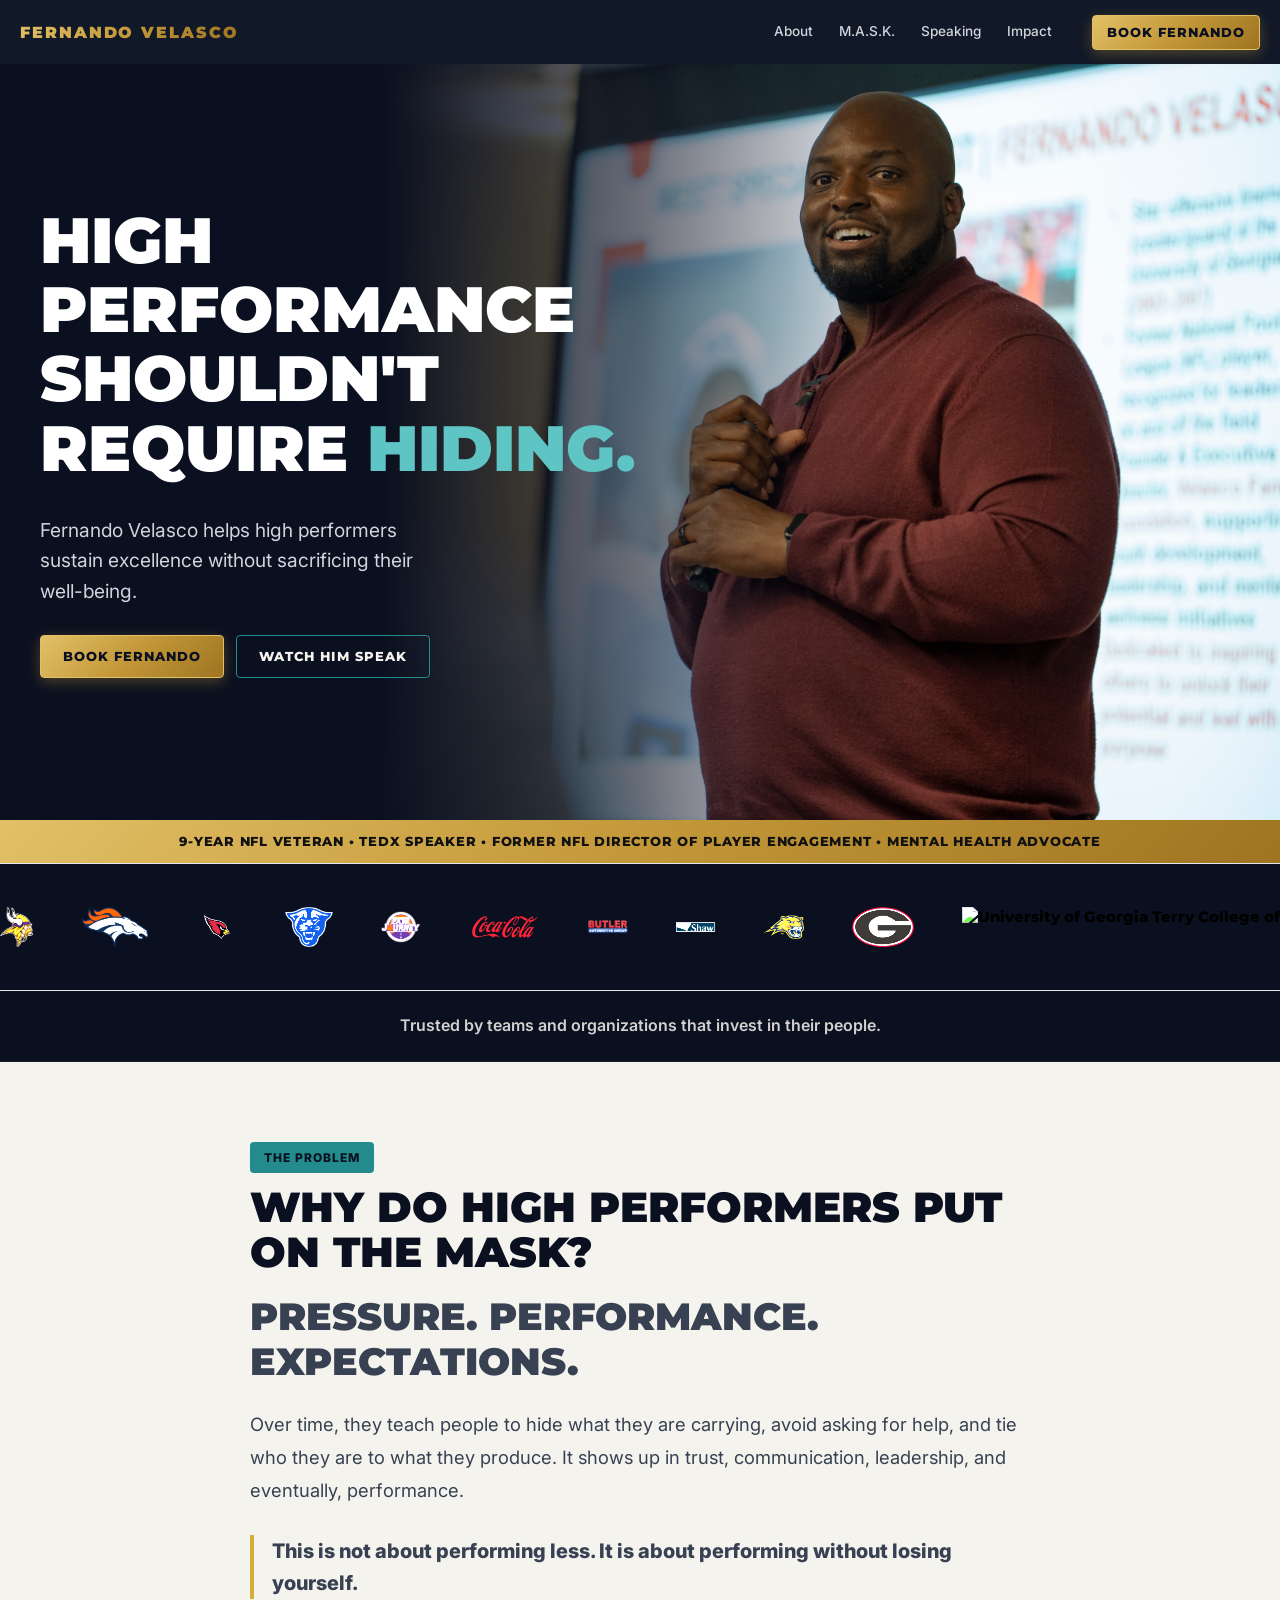
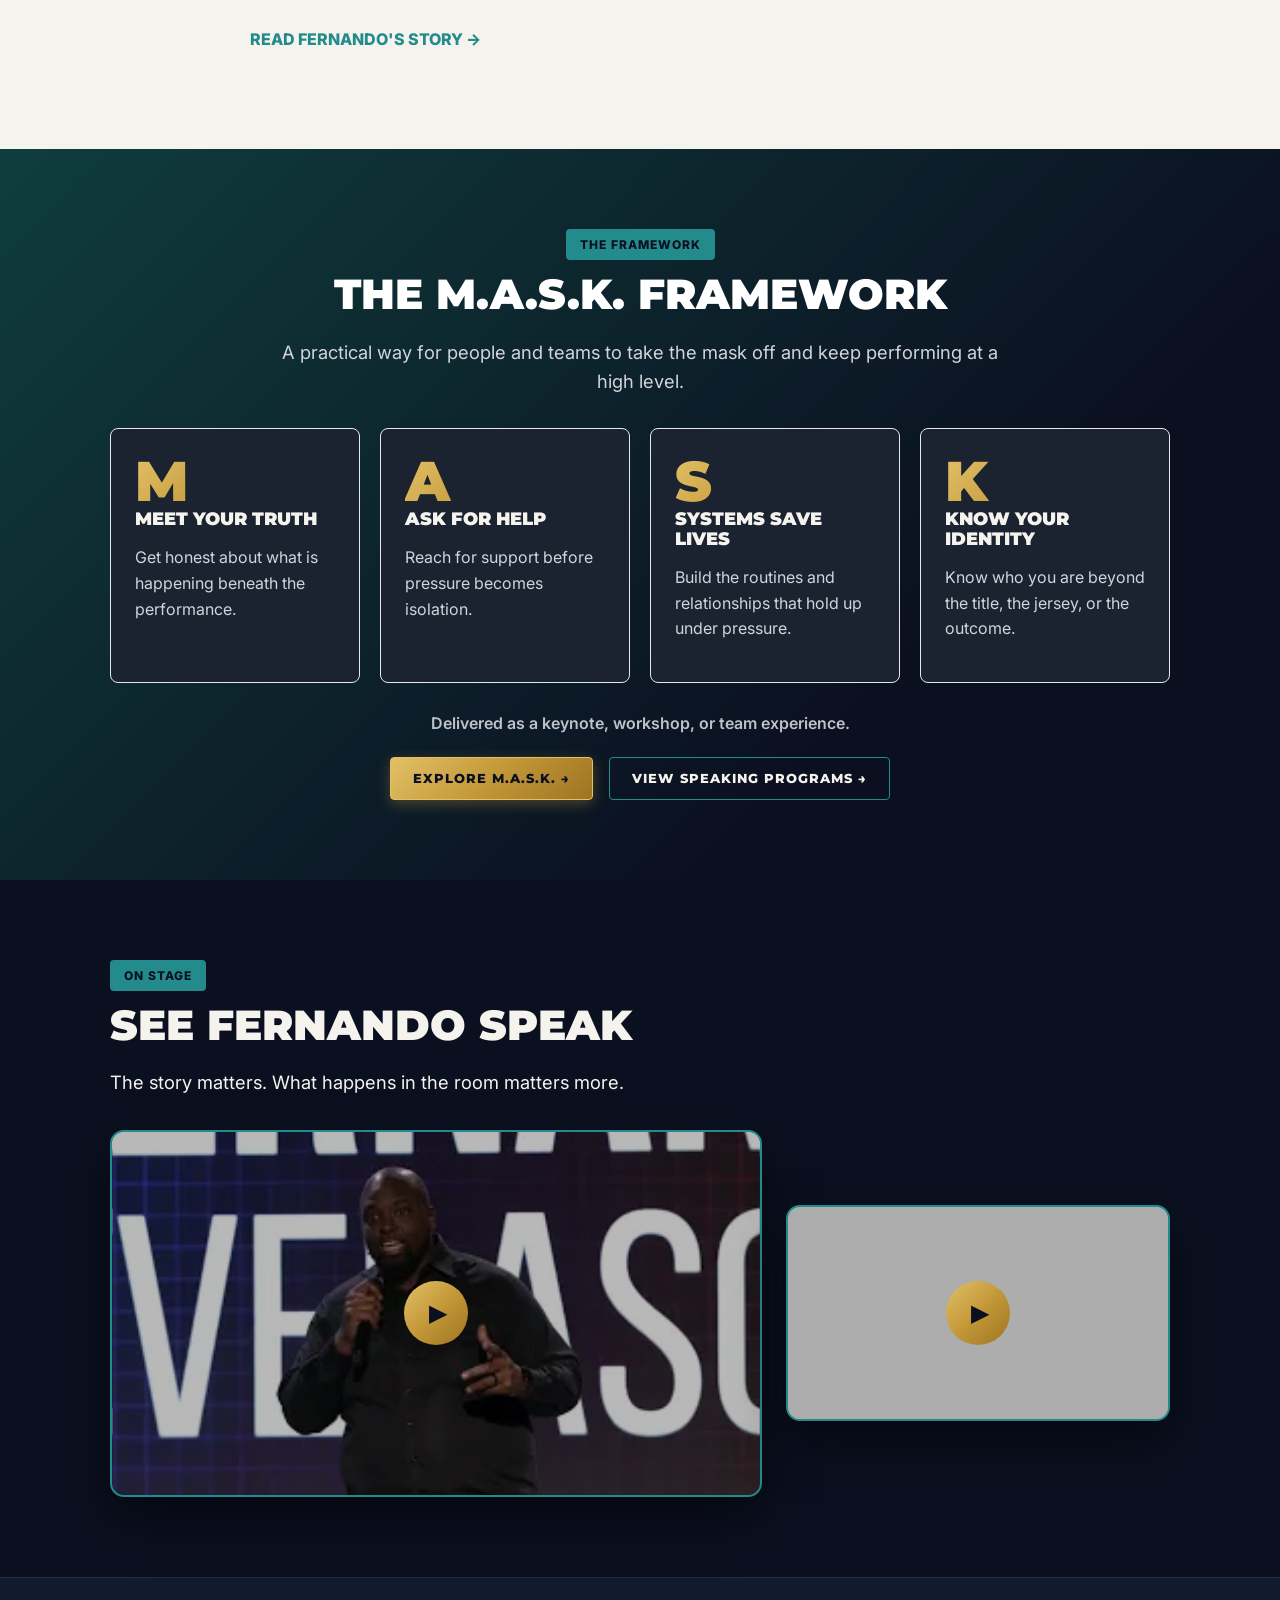
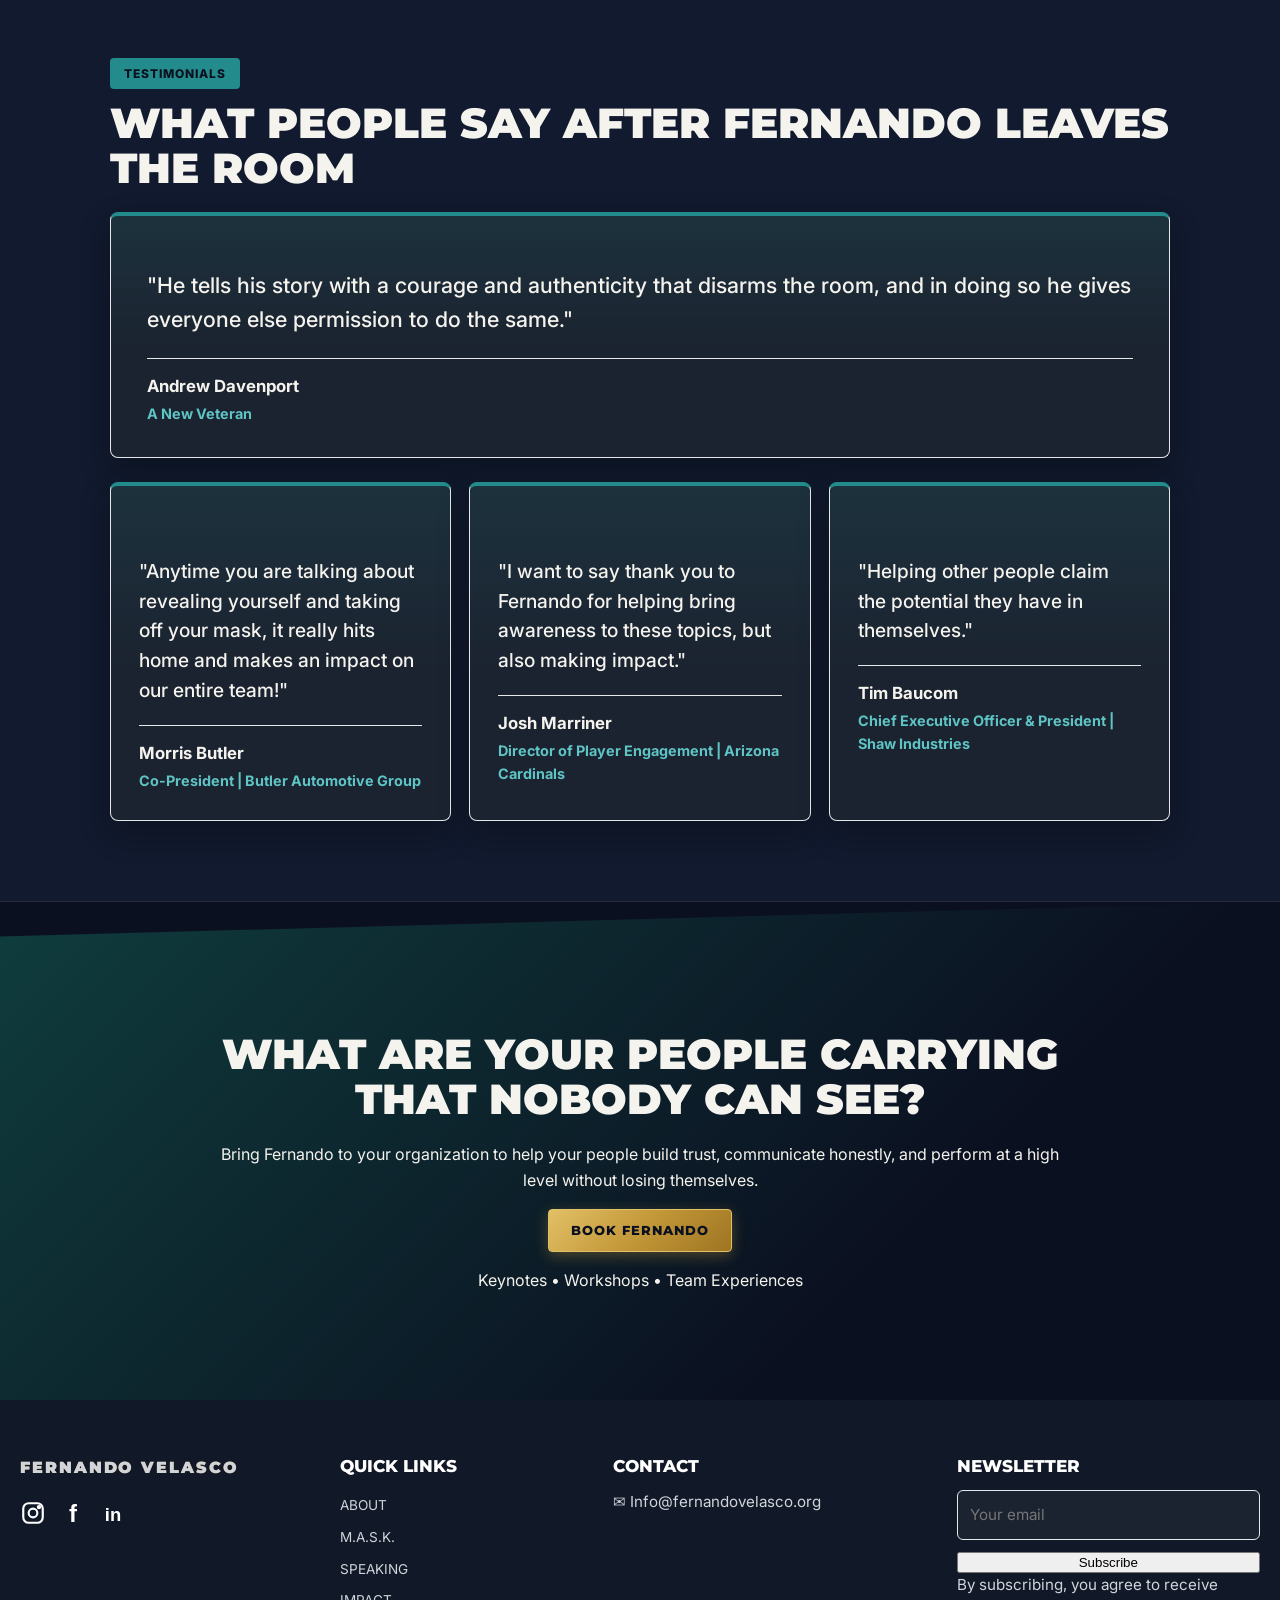
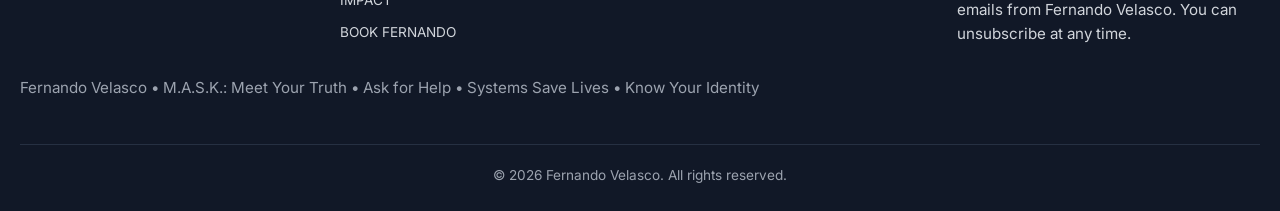
==== index.html @ 0752049e "getting webiste to be published" ====
<!DOCTYPE html>
<html lang="en">
<head>
<meta charset="utf-8">
<!-- viewport-fit=cover lets the page extend edge to edge on notched phones -->
<meta name="viewport" content="width=device-width, initial-scale=1, viewport-fit=cover">
<title>Fernando Velasco | Keynote Speaker</title>

<!-- Google Fonts: Inter for body text, Montserrat (heavy weights) for headings -->
<link rel="preconnect" href="https://fonts.googleapis.com">
<link href="https://fonts.googleapis.com/css2?family=Inter:wght@400;500;600&family=Montserrat:wght@800;900&display=swap" rel="stylesheet">
<link rel="stylesheet" href="styles.css">

<!-- Home page look: matches the About, M.A.S.K., Speaking, Impact and Book pages -->
<style>
  :root{--navy:#0B1020;--gold:#D4AF37;--gold-grad:linear-gradient(135deg,#E2C067 0%,#C39838 50%,#9E7422 100%);--gold-border:#E2C067;--teal:#238B8B;--teal-lt:#5EC4C4;--white:#F5F3EE;--card:#1B2330;--band:#111a2e}
  body{background:var(--navy);color:var(--white);font-family:'Inter',sans-serif;overflow-x:clip}
  h1,h2,h3{color:var(--white)}
  main .wrap{max-width:1100px}
  section.b{padding:80px 0}
  .alt{background:var(--band);border-block:1px solid rgba(255,255,255,.08)}
  .dark{background:linear-gradient(135deg,#0f3d3d,#0B1020 70%)}
  .light{background:var(--white);color:#1F2937}
  .light h2,.light h3{color:#0B1020}
  .light p{color:#374151}
  .pop{color:var(--teal-lt)}
  .badge-tag{display:inline-block;background:var(--teal);color:var(--navy);font-size:.75rem;font-weight:800;text-transform:uppercase;padding:6px 14px;border-radius:4px;letter-spacing:1px;margin-bottom:12px}
  .btn{background:var(--gold-grad);color:#0B1020;border:1px solid var(--gold-border);box-shadow:0 4px 14px rgba(195,152,56,.35);text-decoration:none}
  .btn.o{background:transparent;color:var(--white);border:1px solid var(--teal);box-shadow:none}
  .btn.o:hover{background:rgba(35,139,139,.15)}

  /* 1. HERO: full-bleed stage photo */
  .hero{min-height:84vh;display:flex;align-items:center;text-align:left;padding:90px 0;
    background:linear-gradient(90deg,#0B1020 0%,#0B1020 30%,rgba(11,16,32,.6) 50%,rgba(11,16,32,0) 72%),url('assets/images/fv-speaking-slide.jpg') right top/auto 100% no-repeat,#0B1020}
  .hero .wrap{width:100%;max-width:1240px}
  .hero h1{max-width:16ch;margin-inline:0;font-size:clamp(2.4rem,5vw,4.2rem)}
  .hero .wrap>p{margin-left:0;margin-right:0;max-width:34ch;font-size:1.2rem}
  .hero .cta{justify-content:flex-start}

  /* 2. credibility */
  .trusted{text-align:center;padding:22px 20px;font-weight:600;opacity:.85;border-bottom:1px solid rgba(255,255,255,.08)}

  /* 3. problem */
  .three{font:900 clamp(1.5rem,3.6vw,2.4rem)/1.15 Montserrat,sans-serif;text-transform:uppercase;color:var(--teal);margin:0 0 24px}
  .more{font-weight:800;color:var(--teal);text-decoration:none}

  /* 4. solution */
  .deliv{font-weight:600;opacity:.9;margin:28px 0 20px}
  .links{display:flex;gap:16px;justify-content:center;flex-wrap:wrap}

  /* 5. video */
  .video-grid{display:grid;grid-template-columns:1.7fr 1fr;gap:24px;align-items:center}
  .vid-wrap{position:relative;aspect-ratio:16/9;border-radius:14px;overflow:hidden;box-shadow:0 22px 50px rgba(0,0,0,.5);border:2px solid var(--teal);background:#000;display:grid;place-items:center;text-align:center;color:rgba(245,243,238,.7);font-weight:600}
  .vid-wrap iframe{position:absolute;inset:0;width:100%;height:100%;border:0}
  .play{width:64px;height:64px;border-radius:50%;background:var(--gold-grad);display:grid;place-items:center;margin:0 auto 12px;color:#0B1020;font-size:1.5rem;padding-left:4px}

  /* 6. testimonials 
  .quote{border-top:4px solid var(--teal);background:linear-gradient(180deg,rgba(35,139,139,.14),transparent 55%),var(--card)}
  .quote p{color:var(--white)}
  .quote .who{color:var(--teal-lt)}
  .quote .who strong{display:block;color:var(--white)}
  */

  /* 6. testimonials */
.testimonials-section {
  background-color: #ffffff;
}

.testimonials-section h2 {
  color: #0f172a; /* Dark text so the heading is readable on white */
}

/* Keep original dark card styling */
.quote {
  border-top: 4px solid var(--teal);
  background: linear-gradient(180deg, rgba(35, 139, 139, 0.14), transparent 55%), var(--card);
}

.quote p {
  color: var(--white);
}

.quote .who {
  color: var(--teal-lt);
}

.quote .who strong {
  display: block;
  color: var(--white);
}


  /* 7. book */
  .cta-band{background:linear-gradient(135deg,#0f3d3d,#0B1020 70%);clip-path:polygon(0 7%,100% 0,100% 100%,0 100%);padding:130px 0 90px}

  .card:hover{border-color:var(--teal)}

  #video .lead{margin-left:0;margin-right:0}
  .vthumb{position:relative;aspect-ratio:16/9;width:100%;padding:0;border:2px solid var(--teal);border-radius:14px;background-size:cover;background-position:center;cursor:pointer;display:grid;place-items:center;box-shadow:0 22px 50px rgba(0,0,0,.5);transition:transform .25s}
  .vthumb:hover{transform:scale(1.02)}
  .vthumb::before{content:"";position:absolute;inset:0;background:rgba(0,0,0,.28);border-radius:12px}
  .vthumb .play{position:relative;margin:0}
  .lightbox{position:fixed;inset:0;background:rgba(0,0,0,.9);display:none;align-items:center;justify-content:center;z-index:100;padding:20px}
  .lightbox.on{display:flex}
  .lb-box{width:min(1100px,100%);aspect-ratio:16/9}
  .lb-box iframe{width:100%;height:100%;border:0;border-radius:12px}
  .lb-x{position:absolute;top:14px;right:22px;background:none;border:0;color:#fff;font-size:2.6rem;cursor:pointer;line-height:1}


  @media(max-width:820px){
    .hero{text-align:center;background:linear-gradient(rgba(11,16,32,.82),rgba(11,16,32,.82)),url('assets/images/fv-speaking-slide.jpg') 80% 10%/cover no-repeat}
    .hero h1{margin-inline:auto}.hero .wrap>p{margin-left:auto;margin-right:auto}.hero .cta{justify-content:center}
    .video-grid{grid-template-columns:1fr}
  }

</style>
</head>
<body>

<!-- ============ HEADER / NAVIGATION (nav links are filled in by script.js) ============ -->
<header><div class="wrap">
<a class="logo" href="home.html">FERNANDO VELASCO</a>
<nav id="nav"><a href="about.html">About</a><a href="mask.html">M.A.S.K.</a><a href="speaking.html">Speaking</a><a href="impact.html">Impact</a></nav>
<div style="display:flex;gap:10px;align-items:center">
  <button class="btn sm" data-book>Book Fernando</button>
  <button class="menu" id="menu" aria-label="Menu">☰</button>
</div>
</div></header>

<main>

<!-- ============ 1. HERO ============ -->
<section class="hero"><div class="wrap">
  <h1>High performance shouldn't require <span class="pop">hiding.</span></h1>
  <p>Fernando Velasco helps high performers sustain excellence without sacrificing their well-being.</p>
  <div class="cta">
    <button class="btn" data-book>Book Fernando</button>
    <a class="btn o" href="#video">Watch Him Speak</a>
  </div>
</div></section>

<!-- ============ 2. CREDIBILITY ============ -->
<div class="strip">9-Year NFL Veteran • TEDx Speaker • Former NFL Director of Player Engagement • Mental Health Advocate</div>

<!-- Scrolling logo ticker. The set of items is repeated so the CSS animation can loop seamlessly. -->
<div class="ticker"><div>
  <!-- first half -->
  <!-- NFL organizations -->
  <img src="assets/logos/Minnesota_Vikings_logo.png" alt="Minnesota Vikings logo">
  <img src="assets/logos/Denver_Broncos_logo.png" alt="Denver Broncos logo">
  <img src="assets/logos/Arizona_Cardinals_logo.png" alt="Arizona Cardinals logo">
  <!-- Collegiate athletics -->
  <img src="assets/logos/Georgia_State_Athletics_logo.png" alt="Georgia State Football">
  <img src="assets/logos/P.A.W._Journey_logo.png" alt="P.A.W. Journey logo">
  <!-- Corporate teams -->
  <img src="assets/logos/Coca-Cola-logo.png" alt="CocaCola logo">
  <img src="assets/logos/Butler_Automotive.png" alt="Butler Automotive logo">
  <img src="assets/logos/Shaw_Industries_Inc_logo.png" alt="Shaw Industries, Inc. logo">
  <!-- Universities -->
  <img src="assets/logos/Averett_University.png" alt="Averett University logo">
  <img src="assets/logos/Georgia_Athletics_logo.png" alt="University of Georgia logo">
  <img src="assets/logos/Terry_logo.png" alt="University of Georgia Terry College of Business logo">
  <img src="assets/logos/University_of_Arkansas.png" alt="University of Arkansas logo">
  <img src="assets/logos/North_Carolina_State_University_logo.png" alt="NC State University logo">
  <img src="assets/logos/Penn_State_University.png" alt="Penn State University logo">
  <!-- Leadership organizations -->
  <img src="assets/logos/Bgcma_logo.png" alt="Boys & Girls Clubs of Metro Atlanta logo">
  <img src="assets/logos/BGCFC_logo.png" alt="Boys & Girls Club of Jefferson County logo">
  <img src="assets/logos/SMHF_logo.png" alt="Steve & Marjorie Harvey Foundation logo">
  <img src="assets/logos/Encouragement_Coaches_Clinic_logo.webp" alt="Encouragement Coaches Clinic logo">


  <!-- NFL organizations -->
  <img src="assets/logos/Minnesota_Vikings_logo.png" alt="Minnesota Vikings logo">
  <img src="assets/logos/Denver_Broncos_logo.png" alt="Denver Broncos logo">
  <img src="assets/logos/Arizona_Cardinals_logo.png" alt="Arizona Cardinals logo">
  <!-- Collegiate athletics -->
  <img src="assets/logos/Georgia_State_Athletics_logo.png" alt="Georgia State Football">
  <img src="assets/logos/P.A.W._Journey_logo.png" alt="P.A.W. Journey logo">
  <!-- Corporate teams -->
  <img src="assets/logos/Coca-Cola-logo.png" alt="CocaCola logo">
  <img src="assets/logos/Butler_Automotive.png" alt="Butler Automotive logo">
  <img src="assets/logos/Shaw_Industries_Inc_logo.png" alt="Shaw Industries, Inc. logo">
  <!-- Universities -->
  <img src="assets/logos/Averett_University.png" alt="Averett University logo">
  <img src="assets/logos/Georgia_Athletics_logo.png" alt="University of Georgia logo">
  <img src="assets/logos/Terry_logo.png" alt="University of Georgia Terry College of Business logo">
  <img src="assets/logos/University_of_Arkansas.png" alt="University of Arkansas logo">
  <img src="assets/logos/North_Carolina_State_University_logo.png" alt="NC State University logo">
  <img src="assets/logos/Penn_State_University.png" alt="Penn State University logo">
  <!-- Leadership organizations -->
  <img src="assets/logos/Bgcma_logo.png" alt="Boys & Girls Clubs of Metro Atlanta logo">
  <img src="assets/logos/BGCFC_logo.png" alt="Boys & Girls Club of Jefferson County logo">
  <img src="assets/logos/SMHF_logo.png" alt="Steve & Marjorie Harvey Foundation logo">
  <img src="assets/logos/Encouragement_Coaches_Clinic_logo.webp" alt="Encouragement Coaches Clinic logo">


  <!-- second half: exact copy of the first -->
  <!-- NFL organizations -->
  <img src="assets/logos/Minnesota_Vikings_logo.png" alt="Minnesota Vikings logo">
  <img src="assets/logos/Denver_Broncos_logo.png" alt="Denver Broncos logo">
  <img src="assets/logos/Arizona_Cardinals_logo.png" alt="Arizona Cardinals logo">
  <!-- Collegiate athletics -->
  <img src="assets/logos/Georgia_State_Athletics_logo.png" alt="Georgia State Football">
  <img src="assets/logos/P.A.W._Journey_logo.png" alt="P.A.W. Journey logo">
  <!-- Corporate teams -->
  <img src="assets/logos/Coca-Cola-logo.png" alt="CocaCola logo">
  <img src="assets/logos/Butler_Automotive.png" alt="Butler Automotive logo">
  <img src="assets/logos/Shaw_Industries_Inc_logo.png" alt="Shaw Industries, Inc. logo">
  <!-- Universities -->
  <img src="assets/logos/Averett_University.png" alt="Averett University logo">
  <img src="assets/logos/Georgia_Athletics_logo.png" alt="University of Georgia logo">
  <img src="assets/logos/Terry_logo.png" alt="University of Georgia Terry College of Business logo">
  <img src="assets/logos/University_of_Arkansas.png" alt="University of Arkansas logo">
  <img src="assets/logos/North_Carolina_State_University_logo.png" alt="NC State University logo">
  <img src="assets/logos/Penn_State_University.png" alt="Penn State University logo">
  <!-- Leadership organizations -->
  <img src="assets/logos/Bgcma_logo.png" alt="Boys & Girls Clubs of Metro Atlanta logo">
  <img src="assets/logos/BGCFC_logo.png" alt="Boys & Girls Club of Jefferson County logo">
  <img src="assets/logos/SMHF_logo.png" alt="Steve & Marjorie Harvey Foundation logo">
  <img src="assets/logos/Encouragement_Coaches_Clinic_logo.webp" alt="Encouragement Coaches Clinic logo">

  
  <!-- NFL organizations -->
  <img src="assets/logos/Minnesota_Vikings_logo.png" alt="Minnesota Vikings logo">
  <img src="assets/logos/Denver_Broncos_logo.png" alt="Denver Broncos logo">
  <img src="assets/logos/Arizona_Cardinals_logo.png" alt="Arizona Cardinals logo">
  <!-- Collegiate athletics -->
  <img src="assets/logos/Georgia_State_Athletics_logo.png" alt="Georgia State Football">
  <img src="assets/logos/P.A.W._Journey_logo.png" alt="P.A.W. Journey logo">
  <!-- Corporate teams -->
  <img src="assets/logos/Coca-Cola-logo.png" alt="CocaCola logo">
  <img class="lg" src="assets/logos/Butler_Automotive.png" alt="Butler Automotive logo">
  <img src="assets/logos/Shaw_Industries_Inc_logo.png" alt="Shaw Industries, Inc. logo">
  <!-- Universities -->
  <img src="assets/logos/Averett_University.png" alt="Averett University logo">
  <img src="assets/logos/Georgia_Athletics_logo.png" alt="University of Georgia logo">
  <img src="assets/logos/Terry_logo.png" alt="University of Georgia Terry College of Business logo">
  <img src="assets/logos/University_of_Arkansas.png" alt="University of Arkansas logo">
  <img src="assets/logos/North_Carolina_State_University_logo.png" alt="NC State University logo">
  <img src="assets/logos/Penn_State_University.png" alt="Penn State University logo">
  <!-- Leadership organizations -->
  <img src="assets/logos/Bgcma_logo.png" alt="Boys & Girls Clubs of Metro Atlanta logo">
  <img src="assets/logos/BGCFC_logo.png" alt="Boys & Girls Club of Jefferson County logo">
  <img src="assets/logos/SMHF_logo.png" alt="Steve & Marjorie Harvey Foundation logo">
  <img src="assets/logos/Encouragement_Coaches_Clinic_logo.webp" alt="Encouragement Coaches Clinic logo">


</div></div>
<div class="trusted">Trusted by teams and organizations that invest in their people.</div>

<!-- ============ 3. THE PROBLEM ============ -->
<section class="b light"><div class="wrap fade" style="max-width:820px">
  <span class="badge-tag">THE PROBLEM</span>
  <h2>Why do high performers put on the mask?</h2>
  <p class="three">Pressure. Performance. Expectations.</p>
  <p style="font-size:1.15rem;line-height:1.8">Over time, they teach people to hide what they are carrying, avoid asking for help, and tie who they are to what they produce. It shows up in trust, communication, leadership, and eventually, performance.</p>
  <p class="kt-callout">This is not about performing less. It is about performing without losing yourself.</p>
  <p><a class="more" href="about.html">READ FERNANDO'S STORY →</a></p>
</div></section>

<!-- ============ 4. THE SOLUTION ============ -->
<section class="b dark"><div class="wrap fade center">
  <span class="badge-tag">THE FRAMEWORK</span>
  <h2>The M.A.S.K. Framework</h2>
  <p class="lead">A practical way for people and teams to take the mask off and keep performing at a high level.</p>
  <div class="grid mask-grid">
    <div class="card"><div class="mask"><div class="l">M</div></div><h3>Meet Your Truth</h3><p>Get honest about what is happening beneath the performance.</p></div>
    <div class="card"><div class="mask"><div class="l">A</div></div><h3>Ask for Help</h3><p>Reach for support before pressure becomes isolation.</p></div>
    <div class="card"><div class="mask"><div class="l">S</div></div><h3>Systems Save Lives</h3><p>Build the routines and relationships that hold up under pressure.</p></div>
    <div class="card"><div class="mask"><div class="l">K</div></div><h3>Know Your Identity</h3><p>Know who you are beyond the title, the jersey, or the outcome.</p></div>
  </div>
  <p class="deliv">Delivered as a keynote, workshop, or team experience.</p>
  <div class="links">
    <a class="btn" href="mask.html">Explore M.A.S.K. →</a>
    <a class="btn o" href="speaking.html">View Speaking Programs →</a>
  </div>
</div></section>

<!-- ============ 5. VIDEO ============ -->
<section class="b" id="video"><div class="wrap fade">
  <span class="badge-tag">ON STAGE</span>
  <h2>See Fernando speak</h2>
  <p class="lead">The story matters. What happens in the room matters more.</p>
  <div class="video-grid">
    <button class="vthumb" data-video="https://player.vimeo.com/video/1233509967?autoplay=1&amp;badge=0&amp;autopause=0&amp;title=0&amp;byline=0&amp;portrait=0" style="background-image:url('assets/images/reel-thumbnail.jpg')" aria-label="Play speaking reel"><span class="play">▶</span></button>
    <button class="vthumb" data-video="https://www.youtube-nocookie.com/embed/-_8W27A81d4?autoplay=1&amp;rel=0" style="background-image:url('https://img.youtube.com/vi/-_8W27A81d4/hqdefault.jpg')" aria-label="Play TEDx talk"><span class="play">▶</span></button>
  </div>
</div></section>

<!-- ============ 6. TESTIMONIALS ============ -->
<section class="b alt"><div class="wrap fade">
  <span class="badge-tag">TESTIMONIALS</span>
  <h2>What people say after Fernando leaves the room</h2>
  <div class="card quote" style="margin-bottom:24px;padding:32px 36px">
    <p style="font-size:1.35rem;line-height:1.55">"He tells his story with a courage and authenticity that disarms the room, and in doing so he gives everyone else permission to do the same."</p>
    <span class="who"><strong>Andrew Davenport</strong>A New Veteran</span>
  </div>
  <div class="grid g3">
    <div class="card quote">
      <p>"Anytime you are talking about revealing yourself and taking off your mask, it really hits home and makes an impact on our entire team!"</p>
      <span class="who"><strong>Morris Butler</strong>Co-President | Butler Automotive Group</span>
    </div>
    <div class="card quote">
      <p>"I want to say thank you to Fernando for helping bring awareness to these topics, but also making impact."</p>
      <span class="who"><strong>Josh Marriner</strong>Director of Player Engagement | Arizona Cardinals</span>
    </div>
    <div class="card quote">
      <p>"Helping other people claim the potential they have in themselves."</p>
      <span class="who"><strong>Tim Baucom</strong>Chief Executive Officer &amp; President | Shaw Industries</span>
    </div>
  </div>
</div></section>

<!-- ============ 7. BOOK ============ -->
<section class="cta-band"><div class="wrap fade" style="text-align:center;max-width:900px">
  <h2>What are your people carrying that nobody can see?</h2>
  <p>Bring Fernando to your organization to help your people build trust, communicate honestly, and perform at a high level without losing themselves.</p>
  <button class="btn" data-book>Book Fernando</button>
  <p>Keynotes • Workshops • Team Experiences</p>
</div></section>
</main>

<!-- ============ FOOTER (also rebuilt from script.js so every page matches) ============ -->
<footer>
  <div class="wrap">
    <div class="foot-grid">
      <div>
        <a class="logo" href="home.html">FERNANDO VELASCO</a>
        <div class="social">
          <a href="https://www.instagram.com/kidfromwrens?stkn=MzF6Zmh2bGFzdXU0" target="_blank" rel="noopener noreferrer" aria-label="Instagram"><svg viewBox="0 0 24 24" fill="none" stroke="currentColor" stroke-width="2"><rect x="3" y="3" width="18" height="18" rx="5"/><circle cx="12" cy="12" r="4"/><circle cx="17.5" cy="6.5" r="1" fill="currentColor"/></svg></a>
          <a href="https://www.facebook.com/share/1AR26XKZns/?mibextid=wwXIfr" target="_blank" rel="noopener noreferrer" aria-label="Facebook"><svg viewBox="0 0 24 24"><text x="12" y="20" text-anchor="middle" font-size="22" font-weight="800" fill="currentColor" font-family="Arial,sans-serif">f</text></svg></a>
          <a href="https://www.linkedin.com/in/fernando-velasco-0063501b3?utm_source=share_via&utm_content=profile&utm_medium=member_ios" target="_blank" rel="noopener noreferrer" aria-label="LinkedIn"><svg viewBox="0 0 24 24"><text x="12" y="19" text-anchor="middle" font-size="17" font-weight="800" fill="currentColor" font-family="Arial,sans-serif">in</text></svg></a>
        </div>
      </div>
      <div>
        <h4>Quick Links</h4>
        <a href="about.html">About</a>
        <a href="mask.html">M.A.S.K.</a>
        <a href="speaking.html">Speaking</a>
        <a href="impact.html">Impact</a>
        <a href="book.html">Book Fernando</a>
      </div>
      <div>
        <h4>Contact</h4>
        <p>&#9993; <a href="mailto:Info@fernandovelasco.org">Info@fernandovelasco.org</a></p>
      </div>
      <div>
        <h4>Newsletter</h4>
        <form class="news" id="newsletter">
          <input type="email" required placeholder="Your email" aria-label="Email address">
          <button type="submit">Subscribe</button>
        </form>
        <p class="news-note">By subscribing, you agree to receive emails from Fernando Velasco. You can unsubscribe at any time.</p>
      </div>
    </div>
    <p class="foot-line">Fernando Velasco • M.A.S.K.: Meet Your Truth • Ask for Help • Systems Save Lives • Know Your Identity</p>
    <p class="foot-copy">&copy; 2026 Fernando Velasco. All rights reserved.</p>
  </div>
</footer>

<div class="lightbox" id="lb"><button class="lb-x" aria-label="Close">×</button><div class="lb-box"></div></div>



<script src="script.js"></script>

<script>
const lb=document.getElementById('lb'),box=lb.querySelector('.lb-box');
document.querySelectorAll('[data-video]').forEach(b=>b.addEventListener('click',()=>{
  box.innerHTML='<iframe src="'+b.dataset.video+'" allow="autoplay; fullscreen; picture-in-picture; encrypted-media" allowfullscreen title="Video player"></iframe>';
  lb.classList.add('on');
}));
const closeLb=()=>{lb.classList.remove('on');box.innerHTML=''};
lb.addEventListener('click',e=>{if(e.target===lb||e.target.classList.contains('lb-x'))closeLb()});
document.addEventListener('keydown',e=>{if(e.key==='Escape')closeLb()});
</script>

</body>
</html>
---- styles.css ----
/* ============ THEME VARIABLES ============ */
/* Colors are defined once here as CSS variables and reused everywhere.
   --gold-grad is the metallic gold gradient used on the logo, buttons, and strip. */
:root{--ink:#111827;--bg:#fff;--alt:#F8FAFC;--text:#1F2937;--head:#000;--gold:#C9A24B;--gold-grad:linear-gradient(135deg,#9A6A22 0%,#C9A24B 28%,#E2D585 50%,#C9A24B 72%,#8F5F1E 100%);--line:#e5e7eb;--card:#fff;--dark:#111827;
/* Safe-area padding keeps content clear of phone notches and system bars */
box-sizing:border-box;padding-top:env(safe-area-inset-top,0px);padding-bottom:env(safe-area-inset-bottom,0px)}

/* Dark mode: follows the visitor's system setting unless data-theme="light" is set on <html> */
@media(prefers-color-scheme:dark){:root:not([data-theme="light"]){--bg:#0b1020;--alt:#111827;--text:#d1d5db;--head:#fff;--line:#263042;--card:#161e2e;--dark:#05080f}}
/* Dark mode forced on manually with data-theme="dark" */
:root[data-theme="dark"]{--bg:#0b1020;--alt:#111827;--text:#d1d5db;--head:#fff;--line:#263042;--card:#161e2e;--dark:#05080f}

/* ============ BASE / RESET ============ */
html{height:100%;scroll-padding-top:env(safe-area-inset-top,0px);scroll-behavior:smooth}
*{box-sizing:border-box}
body{margin:0;background:var(--bg);color:var(--text);font:16px/1.6 Inter,system-ui,sans-serif}

/* ============ TYPOGRAPHY ============ */
/* Headings: heavy, uppercase Montserrat. clamp() scales sizes between mobile and desktop */
h1,h2,h3{font-family:Montserrat,Inter,sans-serif;font-weight:900;color:var(--head);line-height:1.08;text-transform:uppercase;margin:0 0 .5em}
h1{font-size:clamp(2.2rem,7vw,4.6rem)}h2{font-size:clamp(1.6rem,4vw,2.6rem)}h3{font-size:1.15rem}
a{color:inherit}

/* ============ LAYOUT ============ */
/* .wrap centers content and caps its width; section.b is the standard page section */
.wrap{max-width:1100px;margin:0 auto;padding:0 20px}
section.b{padding:72px 0}.alt{background:var(--alt)}

/* ============ HEADER & NAVIGATION ============ */
/* Sticky dark header that stays at the top while scrolling */
header{position:sticky;top:env(safe-area-inset-top,0px);z-index:20;background:var(--ink);color:#fff}
header .wrap{display:flex;align-items:center;justify-content:space-between;gap:12px;height:64px}
/* Logo text is filled with the gold gradient (transparent text over a clipped background) */
.logo{font:900 1rem Montserrat,sans-serif;letter-spacing:.12em;text-decoration:none;background:var(--gold-grad);-webkit-background-clip:text;background-clip:text;color:transparent}
nav{display:flex;gap:18px}nav a{color:#d1d5db;text-decoration:none;font-size:.85rem;font-weight:500}nav a.on,nav a:hover{color:var(--gold)}
/* Mobile (820px and below): hide the nav, show the hamburger; .open drops the nav down as a column */
@media(max-width:820px){nav{display:none}nav.open{display:flex;position:absolute;top:64px;left:0;right:0;background:var(--ink);flex-direction:column;padding:16px 20px}.menu{display:block!important}}
/* Hamburger button: hidden on desktop */
.menu{display:none;background:none;border:1px solid #374151;color:#fff;border-radius:6px;padding:6px 10px}

/* ============ BUTTONS ============ */
/* .btn = gold gradient button, .o = outline variant, .sm = smaller size */
.btn{display:inline-block;background:var(--gold-grad);color:#111;border:2px solid #E2D585;font:800 .8rem Montserrat,sans-serif;letter-spacing:.08em;text-transform:uppercase;padding:13px 22px;border-radius:4px;cursor:pointer;text-decoration:none}
.btn:hover{filter:brightness(1.1)}.btn.o{background:none;color:#fff}.btn.sm{padding:9px 14px}

/* ============ HERO ============ */
.hero{background:linear-gradient(135deg,#0b1020,#111827 55%,#3a2a0a);color:#fff;padding:96px 0 80px}
.hero h1{color:#fff;max-width:14ch}.hero p{max-width:60ch;font-size:1.15rem;color:#d1d5db}
/* Row of call-to-action buttons that wraps on small screens */
.cta{display:flex;flex-wrap:wrap;gap:12px;margin-top:28px}

/* ============ CREDIBILITY STRIP ============ */
.strip{background:var(--gold-grad);color:#111;font:800 .8rem Montserrat,sans-serif;letter-spacing:.06em;text-align:center;padding:14px 20px;text-transform:uppercase}

/* ============ LOGO TICKER ============ */
/* The inner div is twice the width of one set of logos and slides left by 50%,
   then loops, so the repeated items make the scroll look endless */
.ticker{overflow:hidden;border-block:1px solid var(--line);padding:18px 0}
.ticker div{display:flex;gap:48px;width:max-content;animation:tk 30s linear infinite;font:800 .95rem Montserrat;opacity:.5;color:var(--head)}
@keyframes tk{to{transform:translateX(-50%)}}

/* ============ QUOTE ============ */
blockquote{font-size:clamp(1.2rem,2.6vw,1.7rem);border-left:5px solid var(--gold);margin:0;padding:6px 0 6px 22px;color:var(--head);font-weight:500}

/* ============ GRIDS & CARDS ============ */
/* auto-fit grids: columns wrap automatically based on available width (.g4 = narrower columns, .g3 = wider) */
.grid{display:grid;gap:18px}.g4{grid-template-columns:repeat(auto-fit,minmax(220px,1fr))}.g3{grid-template-columns:repeat(auto-fit,minmax(260px,1fr))}
.card{background:var(--card);border:1px solid var(--line);border-radius:8px;padding:24px}

/* ============ M.A.S.K. CARDS ============ */
/* Clickable cards: hover or .open lifts the card and highlights the border */
.mask{cursor:pointer;transition:.25s;position:relative;overflow:hidden}
.mask:hover,.mask.open{transform:translateY(-4px);border-color:var(--gold)}
/* Big gold letter (M, A, S, K) */
.mask .l{font:900 3.5rem Montserrat;background:var(--gold-grad);-webkit-background-clip:text;background-clip:text;color:transparent;line-height:1}
/* Description is collapsed by default and expands when the card is .open */
.mask .d{max-height:0;overflow:hidden;transition:max-height .35s}.mask.open .d{max-height:240px}

/* ============ CHECKMARK LISTS ============ */
ul.chk{padding:0;list-style:none}ul.chk li{padding:6px 0 6px 28px;position:relative}ul.chk li:before{content:"✓";position:absolute;left:0;color:var(--gold);font-weight:800}

/* ============ DARK SECTIONS ============ */
.dark{background:var(--dark);color:#d1d5db}.dark h2{color:#fff}

/* ============ VIDEO PLACEHOLDER ============ */
/* 16:9 box with a dark radial gradient; stands in until a real video is embedded */
.vid{aspect-ratio:16/9;background:#000 radial-gradient(circle,#3a2a0a,#05080f);border-radius:10px;display:grid;place-items:center;cursor:pointer;color:#fff;border:0;width:100%;font:800 1rem Montserrat}

/* ============ TESTIMONIAL CAROUSEL ============ */
/* Only the slide with .on is visible; the dots below mark which one is active */
.car{position:relative;min-height:170px}.car .t{display:none;font-size:1.25rem;color:var(--head)}.car .t.on{display:block}
.dots button{width:10px;height:10px;border-radius:50%;border:0;background:var(--line);margin-right:8px;cursor:pointer}.dots .on{background:var(--gold)}

/* ============ SCROLL FADE-IN ============ */
/* Elements start hidden and shifted down; adding .in (via script) fades them into place */
.fade{opacity:0;transform:translateY(22px);transition:.7s}.fade.in{opacity:1;transform:none}

/* ============ FORMS ============ */
/* .r = a row of fields that wraps to fit the width */
form{display:grid;gap:12px}form .r{display:grid;gap:12px;grid-template-columns:repeat(auto-fit,minmax(200px,1fr))}
input,select,textarea{width:100%;padding:12px;border:1px solid var(--line);border-radius:6px;font:inherit;background:var(--card);color:var(--text)}
label{font-size:.8rem;font-weight:600;display:block;margin-bottom:4px}

/* ============ MODALS ============ */
/* Full-screen dark overlay; hidden until .on is added, then centered with flexbox */
.modal{position:fixed;inset:0;background:rgba(0,0,0,.75);display:none;align-items:center;justify-content:center;z-index:50;padding:16px}.modal.on{display:flex}
.modal .box{background:var(--bg);border-radius:10px;max-width:640px;width:100%;max-height:92%;overflow:auto;padding:28px;position:relative}
/* Close (×) button in the top-right corner of the modal */
.x{position:absolute;right:12px;top:8px;background:none;border:0;font-size:1.8rem;color:var(--text);cursor:pointer}

/* ============ FOOTER & MISC ============ */
footer{background:var(--ink);color:#9ca3af;padding:36px 0;text-align:center;font-size:.85rem}
.note{font-size:.8rem;opacity:.7}

/* ============ ACCESSIBILITY ============ */
/* Turn off the fade-in and ticker animations for visitors who prefer reduced motion */
@media(prefers-reduced-motion:reduce){.fade{transition:none}.ticker div{animation:none}}

.lead{max-width:62ch;font-size:1.15rem;margin-bottom:32px}
.g2{grid-template-columns:repeat(auto-fit,minmax(min(100%,420px),1fr))}
.card:hover{border-color:var(--gold)}

.kt-sub{font-family:Montserrat,sans-serif;font-weight:800;font-size:clamp(1.2rem,3vw,1.9rem);line-height:1.2;color:var(--gold);margin:0 0 24px}
.kt-sub.white{color:#fff;margin-top:36px}
.kt-callout{font-weight:800;color:#fff;font-size:1.25rem;border-left:4px solid var(--gold);padding-left:18px;margin:28px 0}


.ticker{background:transparent;border-color:#e5e7eb}
.ticker div{opacity:1;align-items:center}
.ticker span{opacity:.5;color:#111827}
.ticker img{height:40px;width:auto;opacity:1;filter:brightness(1.4)}
.ticker img.lg{height:90px}

footer{text-align:left;padding:56px 0 24px;font-size:.95rem}
.foot-grid{display:grid;gap:40px;grid-template-columns:1.2fr 1fr 1.3fr 1.3fr}
@media(max-width:820px){.foot-grid{grid-template-columns:1fr 1fr}}
@media(max-width:520px){.foot-grid{grid-template-columns:1fr}}
.foot-grid h4{font:800 1.05rem Montserrat,sans-serif;color:#fff;text-transform:uppercase;margin:0 0 14px}
.foot-grid a{color:#d1d5db;text-decoration:none}
.foot-grid > div > a:not(.logo){display:block;padding:5px 0;text-transform:uppercase;font-size:.85rem}
.foot-grid a:hover{color:var(--gold)}
.foot-grid p{margin:0 0 14px;color:#d1d5db}
.foot-logo{max-width:220px;height:auto}
.social{display:flex;gap:14px;margin-top:20px}
.social a{width:26px;height:26px;color:#fff}
.social svg{width:100%;height:100%}
.foot-copy{text-align:center;margin:44px 0 0;padding-top:20px;border-top:1px solid #263042;color:#9ca3af;font-size:.85rem}

.quote{
  position:relative;
  padding:52px 28px 28px;
  border-top:4px solid var(--gold);
  background:linear-gradient(180deg,rgba(201,162,75,.10),transparent 55%),var(--card);
  box-shadow:0 12px 30px rgba(0,0,0,.28);
  transition:transform .25s,box-shadow .25s;
}
.quote:hover{transform:translateY(-5px);box-shadow:0 18px 38px rgba(0,0,0,.4)}
.quote::before{
  font:900 5rem/1 Montserrat,sans-serif;
  background:var(--gold-grad);-webkit-background-clip:text;background-clip:text;color:transparent;
}
.quote p{font-size:1.2rem;line-height:1.55;font-weight:500;color:var(--head)}
.quote .who{
  display:block;border-top:1px solid var(--line);padding-top:14px;
  font-size:.9rem;font-weight:700;color:var(--gold);
}

.quote .who strong{display:block;font-size:1.05rem;color:var(--head);margin-bottom:2px}

/* wider, centered layout */
.wrap{max-width:1280px}
section .wrap>p{margin-left:auto;margin-right:auto}
/*section .wrap>p{max-width:75ch}*/

/* centered hero */
.hero{text-align:center;padding:120px 0 100px;
  background:radial-gradient(ellipse at 50% 120%,#3a2a0a,transparent 62%),linear-gradient(180deg,#0b1020,#111827)}
.hero h1{max-width:18ch;margin-inline:auto}
.hero p{margin-inline:auto}
.hero .cta{justify-content:center}

/* centered section helper + 4-across M.A.S.K. grid */
.center{text-align:center}
.center>p,.center .lead{margin-inline:auto}
.mask-grid{display:grid;gap:20px;grid-template-columns:repeat(4,1fr);text-align:left}
@media(max-width:900px){.mask-grid{grid-template-columns:repeat(2,1fr)}}
@media(max-width:560px){.mask-grid{grid-template-columns:1fr}}

/* new pull-quote style (replaces the gold-bar blockquote) */
blockquote{position:relative;border:0;margin:48px auto;padding:0 20px;max-width:900px;text-align:center;
  font:800 clamp(1.5rem,3.4vw,2.6rem)/1.2 Montserrat,sans-serif;
  background:var(--gold-grad);-webkit-background-clip:text;background-clip:text;color:transparent}
blockquote::before,blockquote::after{content:"";display:block;width:80px;height:3px;background:var(--gold-grad);margin:0 auto}
blockquote::before{margin-bottom:26px}
blockquote::after{margin-top:26px}

/* Fernando quote: white text, keeps the gold lines */
blockquote.q-white{background:none;-webkit-background-clip:border-box;background-clip:border-box;color:#fff}

/* "Not how to stop performing" quote: plain white, Alex Brush script */
blockquote.q-banner{
  background:none;-webkit-background-clip:border-box;background-clip:border-box;
  color:#fff;font-family:'Alex Brush',cursive;font-weight:400;
  text-transform:none;letter-spacing:.01em;line-height:1.25;
  font-size:clamp(2.2rem,5.5vw,4rem);
  max-width:900px;padding:0 20px;border-radius:0;box-shadow:none;
}
blockquote.q-banner::before,blockquote.q-banner::after{display:none}

.split{display:grid;grid-template-columns:5fr 6fr;gap:56px;align-items:center}
.split.rev{grid-template-columns:6fr 5fr}
.split.rev .photo{order:2}
.photo{margin:0;position:relative;isolation:isolate}
.photo img{width:100%;height:auto;display:block;border-radius:14px;box-shadow:0 18px 40px rgba(0,0,0,.35)}
.photo::after{content:"";position:absolute;inset:16px -16px -16px 16px;border:2px solid var(--gold);border-radius:14px;z-index:-1}
.photo-row{display:grid;gap:14px;grid-template-columns:repeat(3,1fr)}
.photo-row img{width:100%;aspect-ratio:4/5;object-fit:cover;border-radius:12px;display:block}
@media(max-width:820px){.split,.split.rev{grid-template-columns:1fr}.split.rev .photo{order:0}.photo::after{display:none}.photo-row{grid-template-columns:1fr}}

.split blockquote{font-size:clamp(1.3rem,2.2vw,1.9rem);margin:32px auto}


/* hero emphasis words */
.hl-gold{background:var(--gold-grad);-webkit-background-clip:text;background-clip:text;color:transparent}
.hl-script{
  font-family:'Alex Brush',cursive;font-weight:400;text-transform:none;
  font-size:1.4em;line-height:.9;color:#E2D585;
  display:inline-block;padding:0 .08em;
}
.hero h1{max-width:20ch}
/*
.hero{text-align:left;padding:80px 0 0;overflow:hidden;
  background:radial-gradient(circle at 75% 65%,rgba(250,204,21,.25),transparent 45%),linear-gradient(180deg,#0b1020,#111827)}
.hero-split{display:grid;grid-template-columns: 1fr 1.1fr;gap:40px;align-items:end}
.hero-text{align-self:center;padding-bottom:90px}
.hero h1{max-width:14ch;margin-inline:0}
.hero p{margin-inline:0}
.hero .cta{justify-content:flex-start}
.hero-photo{width:100%;max-width:700px;height:auto;display:block;margin:0 0 0 auto;filter:drop-shadow(0 20px 40px rgba(0,0,0,.45))}
@media(max-width:820px){
  .hero-split{grid-template-columns:1fr;text-align:center}
  .hero-text{padding-bottom:20px}
  .hero h1,.hero p{margin-inline:auto}
  .hero .cta{justify-content:center}
}

.hero-photo {
  transform: scale(1.2);
  transform-origin: bottom right;
}
*/

/* Hero grid container */
.hero-split {
  display: grid;
  grid-template-columns: 1fr 1fr;
  gap: 40px;
  align-items: flex-end; /* Keeps image aligned to bottom */
}

/* Image Wrapper */
.hero-photo-container {
  position: relative;
  width: 100%;
  height: 600px; /* Gives the photo a solid fixed vertical presence */
  overflow: hidden;
}

/* Base Photo styling */
.hero-photo {
  width: 100%;
  height: 100%;
  object-fit: cover;
  object-position: top center; /* Keeps Fernando's head and chest centered */
  display: block;
}

/* Smooth edge fading using pseudo-overlay */
.hero-photo-container::after {
  content: '';
  position: absolute;
  inset: 0;
  pointer-events: none;
  background: 
    linear-gradient(to right, #0b1020 0%, transparent 40%),  /* Fades left edge */
    linear-gradient(to top, #111827 0%, transparent 20%),    /* Fades bottom edge */
    linear-gradient(to bottom, #0b1020 0%, transparent 15%); /* Fades top edge */
}

@media(max-width: 820px) {
  .hero-split {
    grid-template-columns: 1fr;
  }
  .hero-photo-container {
    height: 400px;
  }
}

/*
.card-box {
  background: linear-gradient(145deg, #1d2636 0%, #151c28 100%);
  border: 1px solid rgba(255, 255, 255, 0.08);
  border-top: 3px solid var(--teal);
  border-radius: 12px;
  padding: 32px 24px;
  text-align: center;
  transition: all 0.3s cubic-bezier(0.4, 0, 0.2, 1);
  position: relative;
  overflow: hidden;
}

/* Gold highlight for top feature cards */
/*
.card-box:nth-child(1),
.card-box:nth-child(3) {
  border-top-color: var(--gold-border);
}

.card-box:hover {
  transform: translateY(-6px);
  border-color: rgba(255, 255, 255, 0.2);
  border-top-color: var(--gold-border);
  box-shadow: 0 12px 30px -10px rgba(0, 0, 0, 0.5),
              0 0 20px rgba(35, 139, 139, 0.15);
}

.card-box h3 {
  color: #FFFFFF !important;
  font-size: 1.25rem;
  font-weight: 800;
  text-transform: uppercase;
  letter-spacing: 0.5px;
  margin-bottom: 12px;
}

.card-box p {
  font-size: 0.95rem;
  line-height: 1.6;
  color: rgba(245, 243, 238, 0.75);
  margin: 0;
}

.card-icon {
  width: 42px;
  height: 42px;
  margin: 0 auto 16px;
  display: flex;
  align-items: center;
  justify-content: center;
  background: rgba(35, 139, 139, 0.12);
  border-radius: 50%;
  color: var(--teal);
}
*/

.card-box {
  background: linear-gradient(145deg, #1d2636 0%, #151c28 100%);
  border: 1px solid rgba(255, 255, 255, 0.08);
  border-top: 3px solid var(--teal); /* All cards default to teal top border */
  border-radius: 12px;
  padding: 32px 24px;
  text-align: center;
  transition: all 0.3s cubic-bezier(0.4, 0, 0.2, 1);
  position: relative;
  overflow: hidden;
}

.card-icon {
  width: 42px;
  height: 42px;
  margin: 0 auto 16px;
  display: flex;
  align-items: center;
  justify-content: center;
  background: rgba(35, 139, 139, 0.12); /* Default teal icon background */
  border-radius: 50%;
  color: var(--teal);                   /* Default teal icon color */
  transition: all 0.3s ease;
}

/* HOVER STATE: Turns border & icon GOLD on hover for ALL cards */
.card-box:hover {
  transform: translateY(-6px);
  border-color: rgba(255, 255, 255, 0.2);
  border-top-color: var(--gold-border);  /* Top border shifts to gold */
  box-shadow: 0 12px 30px -10px rgba(0, 0, 0, 0.5),
              0 0 20px rgba(226, 192, 103, 0.2);
}

.card-box:hover .card-icon {
  color: #E2C067;                         /* Icon turns gold */
  background: rgba(226, 192, 103, 0.15);  /* Icon background turns gold tint */
}


/* Hidden base state */
.reveal {
  opacity: 0;
  transform: translateY(30px);
  transition: opacity 0.7s cubic-bezier(0.16, 1, 0.3, 1), 
              transform 0.7s cubic-bezier(0.16, 1, 0.3, 1);
  will-change: opacity, transform;
}

/* Visible active state triggered by JS */
.reveal.active {
  opacity: 1;
  transform: translateY(0);
}

/* Optional: Staggered animation for grid items */
.grid-3col .card-box:nth-child(2) { transition-delay: 0.1s; }
.grid-3col .card-box:nth-child(3) { transition-delay: 0.2s; }
.grid-3col .card-box:nth-child(4) { transition-delay: 0.1s; }
.grid-3col .card-box:nth-child(5) { transition-delay: 0.2s; }
.grid-3col .card-box:nth-child(6) { transition-delay: 0.3s; }

@media(min-width:821px){
  header .wrap nav{margin-left:auto;margin-right:28px;gap:26px}
}
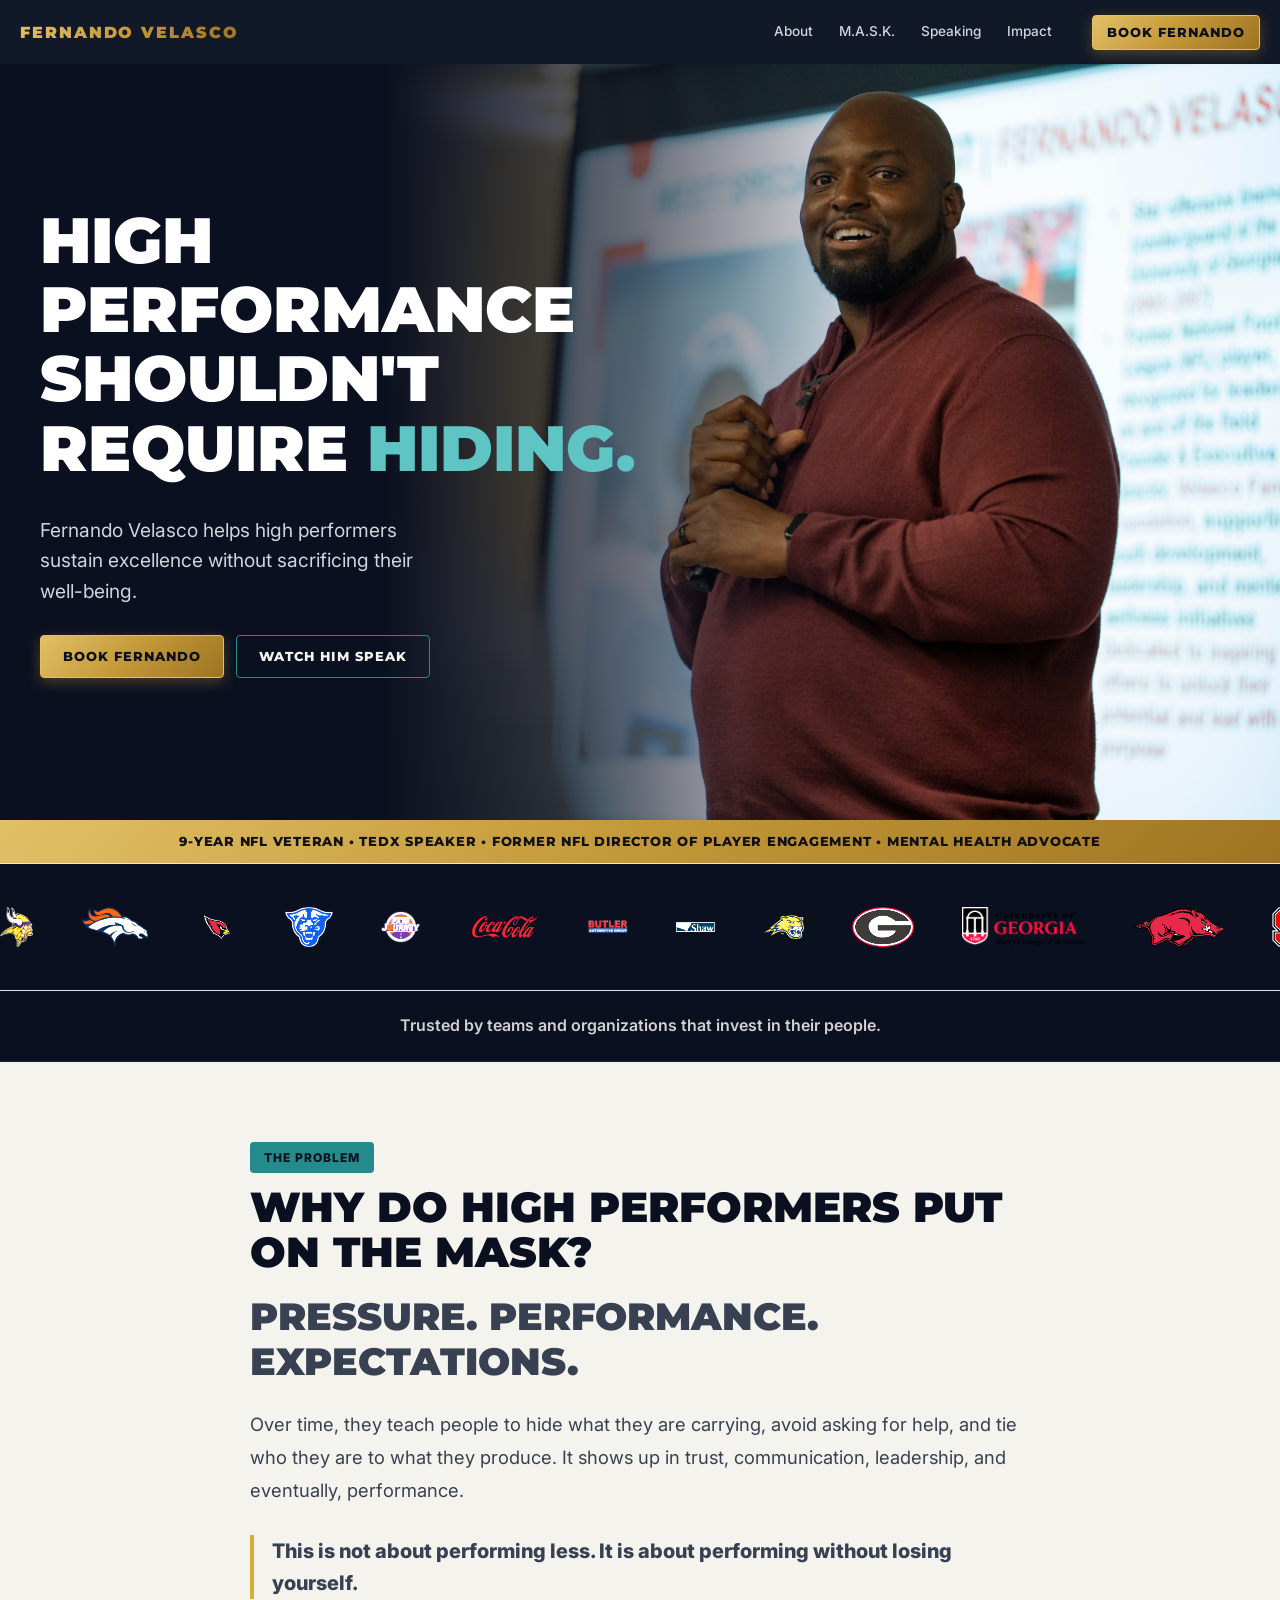
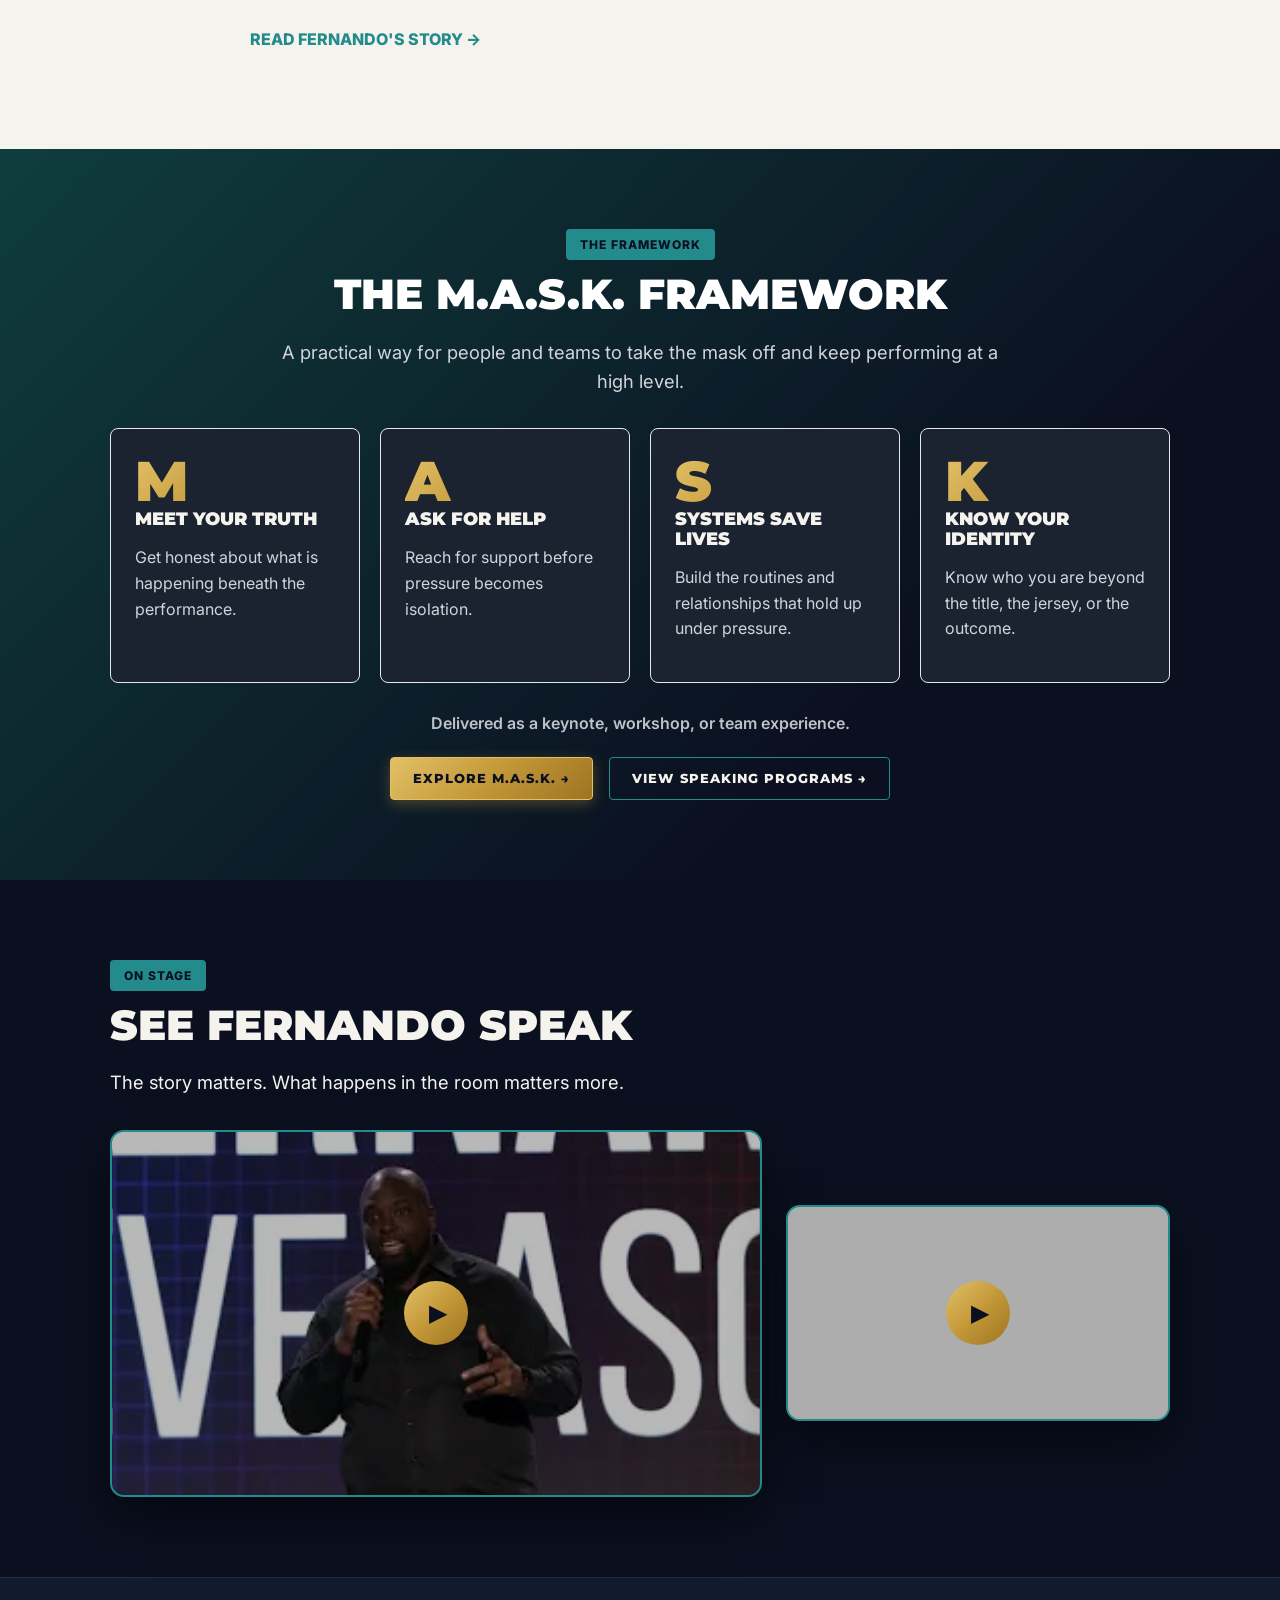
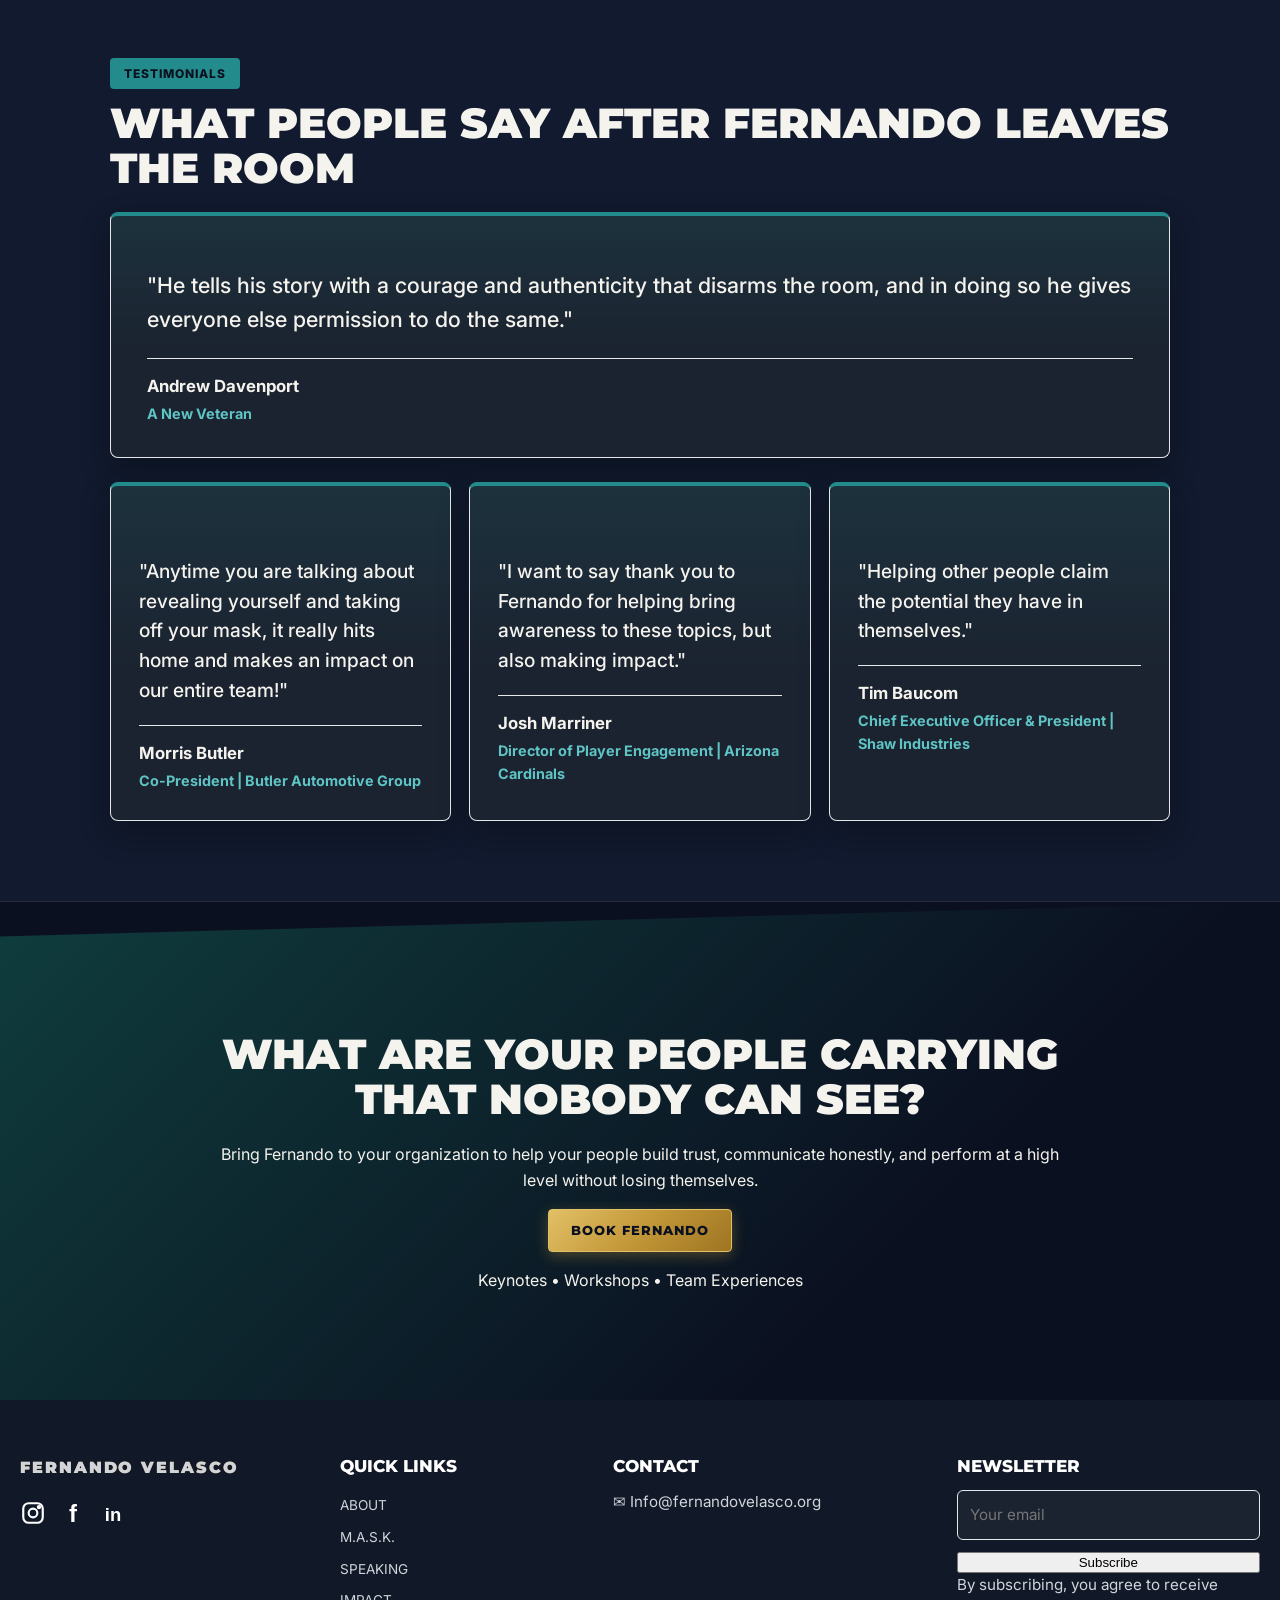
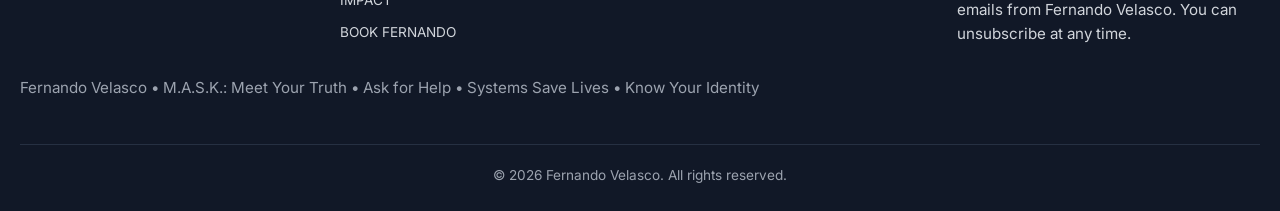
==== commit ed64ee81: "added link to velasco family foundation" ====
--- a/index.html
+++ b/index.html
@@ -159,12 +159,12 @@
   <!-- Universities -->
   <img src="assets/logos/Averett_University.png" alt="Averett University logo">
   <img src="assets/logos/Georgia_Athletics_logo.png" alt="University of Georgia logo">
-  <img src="assets/logos/Terry_logo.png" alt="University of Georgia Terry College of Business logo">
+  <img src="assets/logos/terry_logo.png" alt="University of Georgia Terry College of Business logo">
   <img src="assets/logos/University_of_Arkansas.png" alt="University of Arkansas logo">
   <img src="assets/logos/North_Carolina_State_University_logo.png" alt="NC State University logo">
   <img src="assets/logos/Penn_State_University.png" alt="Penn State University logo">
   <!-- Leadership organizations -->
-  <img src="assets/logos/Bgcma_logo.png" alt="Boys & Girls Clubs of Metro Atlanta logo">
+  <img src="assets/logos/bgcma_logo.png" alt="Boys & Girls Clubs of Metro Atlanta logo">
   <img src="assets/logos/BGCFC_logo.png" alt="Boys & Girls Club of Jefferson County logo">
   <img src="assets/logos/SMHF_logo.png" alt="Steve & Marjorie Harvey Foundation logo">
   <img src="assets/logos/Encouragement_Coaches_Clinic_logo.webp" alt="Encouragement Coaches Clinic logo">
@@ -184,12 +184,12 @@
   <!-- Universities -->
   <img src="assets/logos/Averett_University.png" alt="Averett University logo">
   <img src="assets/logos/Georgia_Athletics_logo.png" alt="University of Georgia logo">
-  <img src="assets/logos/Terry_logo.png" alt="University of Georgia Terry College of Business logo">
+  <img src="assets/logos/terry_logo.png" alt="University of Georgia Terry College of Business logo">
   <img src="assets/logos/University_of_Arkansas.png" alt="University of Arkansas logo">
   <img src="assets/logos/North_Carolina_State_University_logo.png" alt="NC State University logo">
   <img src="assets/logos/Penn_State_University.png" alt="Penn State University logo">
   <!-- Leadership organizations -->
-  <img src="assets/logos/Bgcma_logo.png" alt="Boys & Girls Clubs of Metro Atlanta logo">
+  <img src="assets/logos/bgcma_logo.png" alt="Boys & Girls Clubs of Metro Atlanta logo">
   <img src="assets/logos/BGCFC_logo.png" alt="Boys & Girls Club of Jefferson County logo">
   <img src="assets/logos/SMHF_logo.png" alt="Steve & Marjorie Harvey Foundation logo">
   <img src="assets/logos/Encouragement_Coaches_Clinic_logo.webp" alt="Encouragement Coaches Clinic logo">
@@ -210,12 +210,12 @@
   <!-- Universities -->
   <img src="assets/logos/Averett_University.png" alt="Averett University logo">
   <img src="assets/logos/Georgia_Athletics_logo.png" alt="University of Georgia logo">
-  <img src="assets/logos/Terry_logo.png" alt="University of Georgia Terry College of Business logo">
+  <img src="assets/logos/terry_logo.png" alt="University of Georgia Terry College of Business logo">
   <img src="assets/logos/University_of_Arkansas.png" alt="University of Arkansas logo">
   <img src="assets/logos/North_Carolina_State_University_logo.png" alt="NC State University logo">
   <img src="assets/logos/Penn_State_University.png" alt="Penn State University logo">
   <!-- Leadership organizations -->
-  <img src="assets/logos/Bgcma_logo.png" alt="Boys & Girls Clubs of Metro Atlanta logo">
+  <img src="assets/logos/bgcma_logo.png" alt="Boys & Girls Clubs of Metro Atlanta logo">
   <img src="assets/logos/BGCFC_logo.png" alt="Boys & Girls Club of Jefferson County logo">
   <img src="assets/logos/SMHF_logo.png" alt="Steve & Marjorie Harvey Foundation logo">
   <img src="assets/logos/Encouragement_Coaches_Clinic_logo.webp" alt="Encouragement Coaches Clinic logo">
@@ -235,12 +235,12 @@
   <!-- Universities -->
   <img src="assets/logos/Averett_University.png" alt="Averett University logo">
   <img src="assets/logos/Georgia_Athletics_logo.png" alt="University of Georgia logo">
-  <img src="assets/logos/Terry_logo.png" alt="University of Georgia Terry College of Business logo">
+  <img src="assets/logos/terry_logo.png" alt="University of Georgia Terry College of Business logo">
   <img src="assets/logos/University_of_Arkansas.png" alt="University of Arkansas logo">
   <img src="assets/logos/North_Carolina_State_University_logo.png" alt="NC State University logo">
   <img src="assets/logos/Penn_State_University.png" alt="Penn State University logo">
   <!-- Leadership organizations -->
-  <img src="assets/logos/Bgcma_logo.png" alt="Boys & Girls Clubs of Metro Atlanta logo">
+  <img src="assets/logos/bgcma_logo.png" alt="Boys & Girls Clubs of Metro Atlanta logo">
   <img src="assets/logos/BGCFC_logo.png" alt="Boys & Girls Club of Jefferson County logo">
   <img src="assets/logos/SMHF_logo.png" alt="Steve & Marjorie Harvey Foundation logo">
   <img src="assets/logos/Encouragement_Coaches_Clinic_logo.webp" alt="Encouragement Coaches Clinic logo">
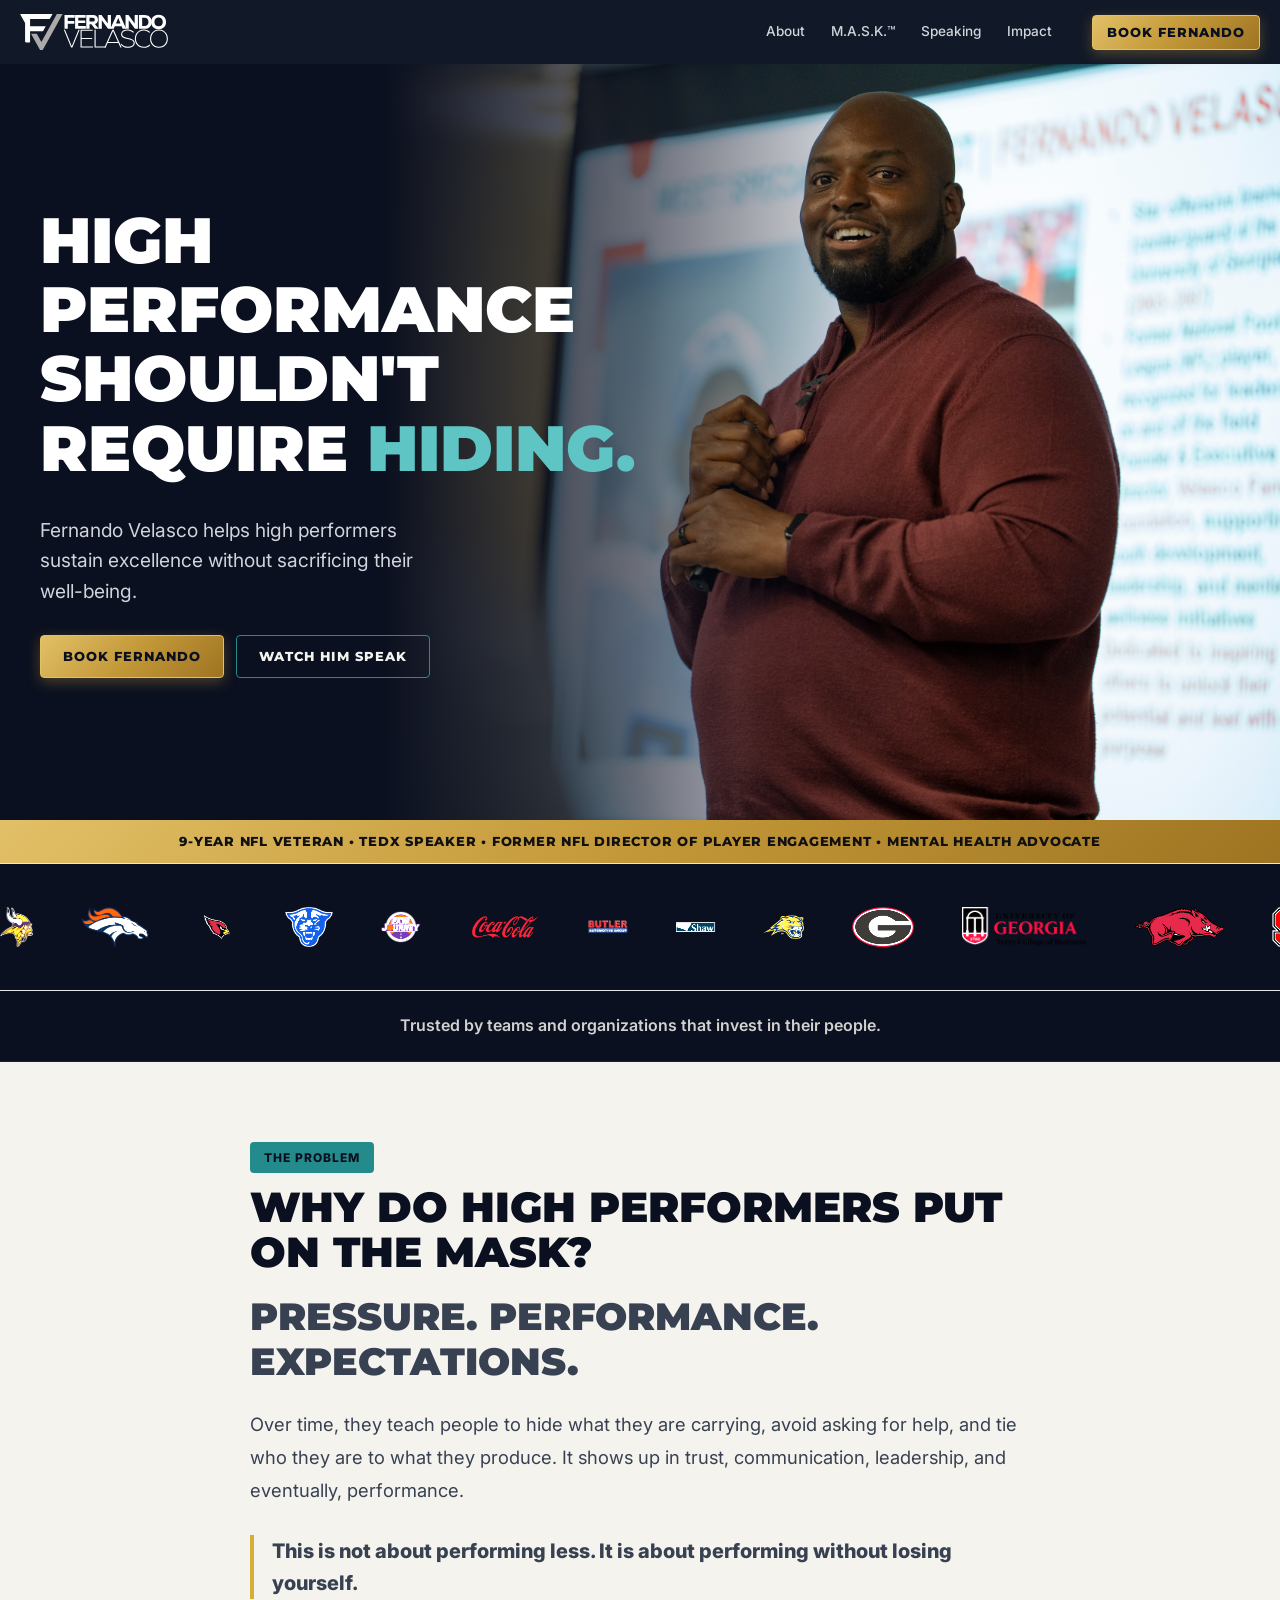
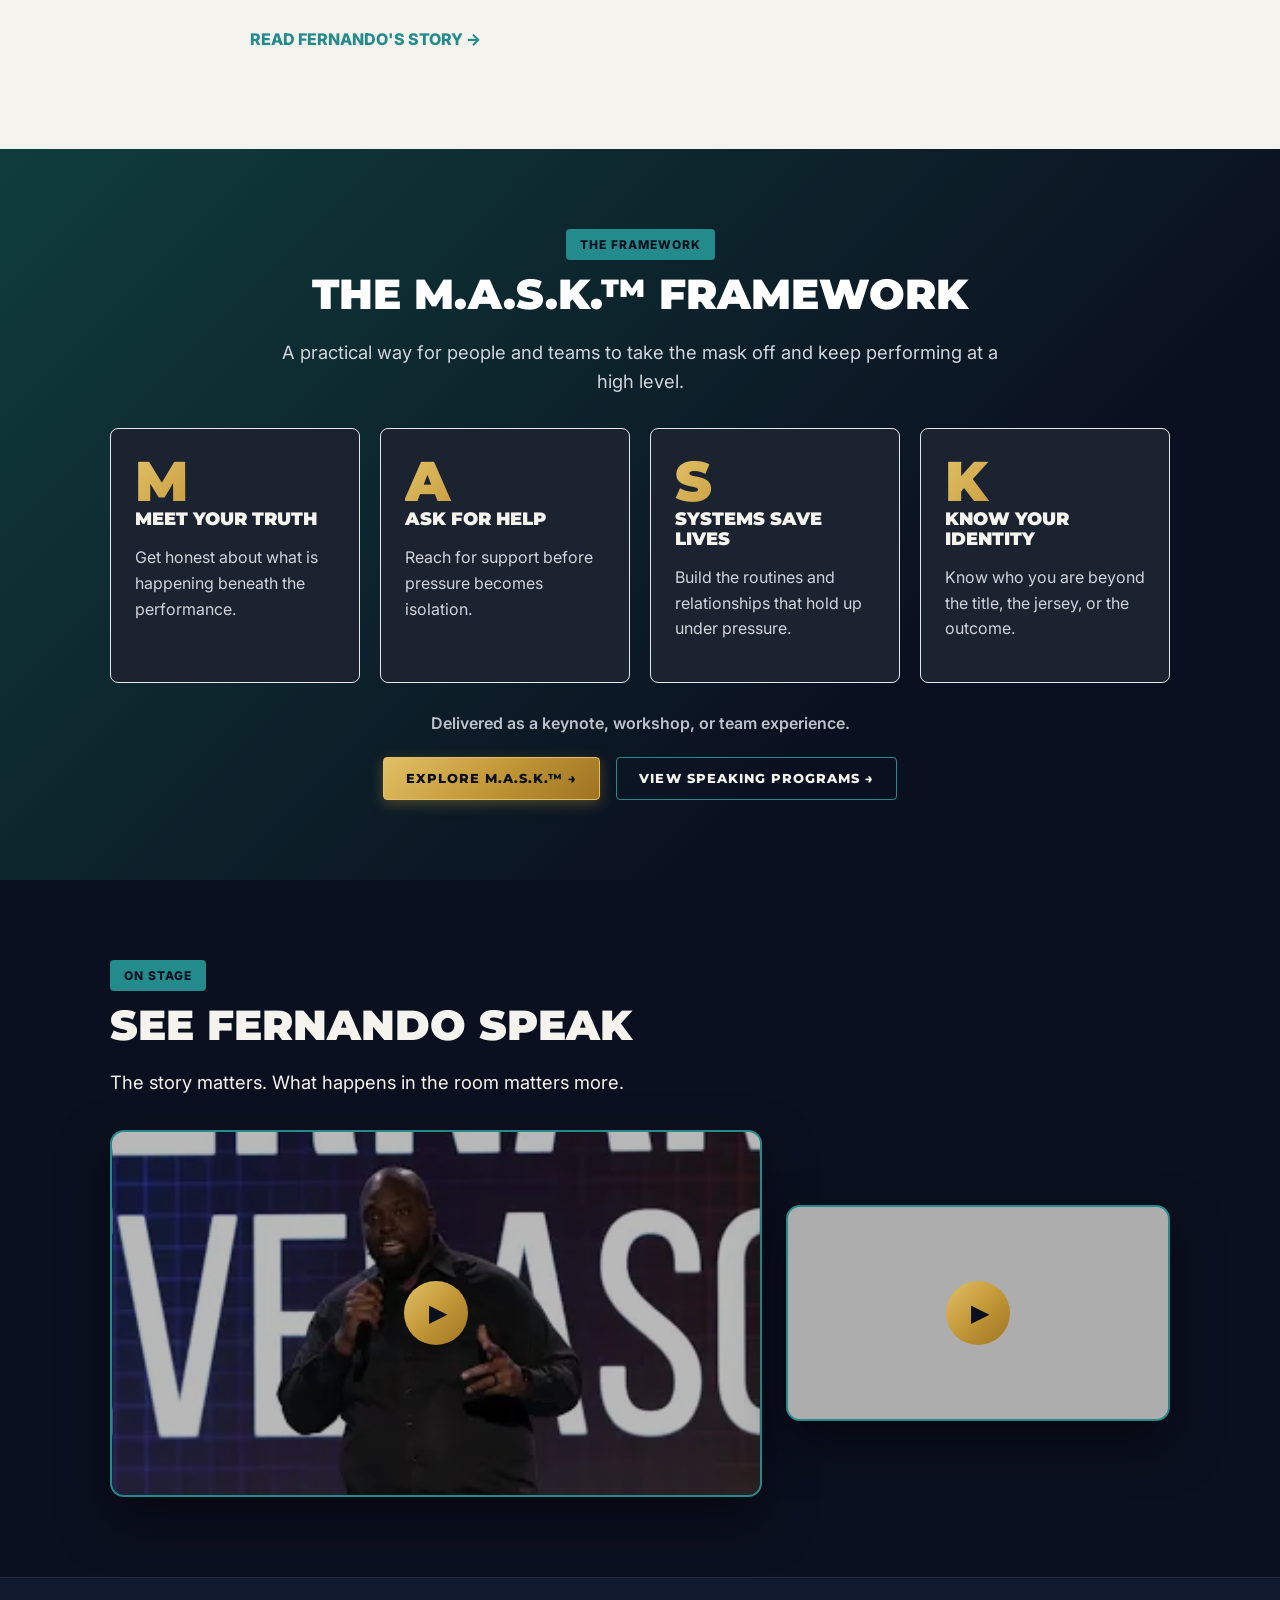
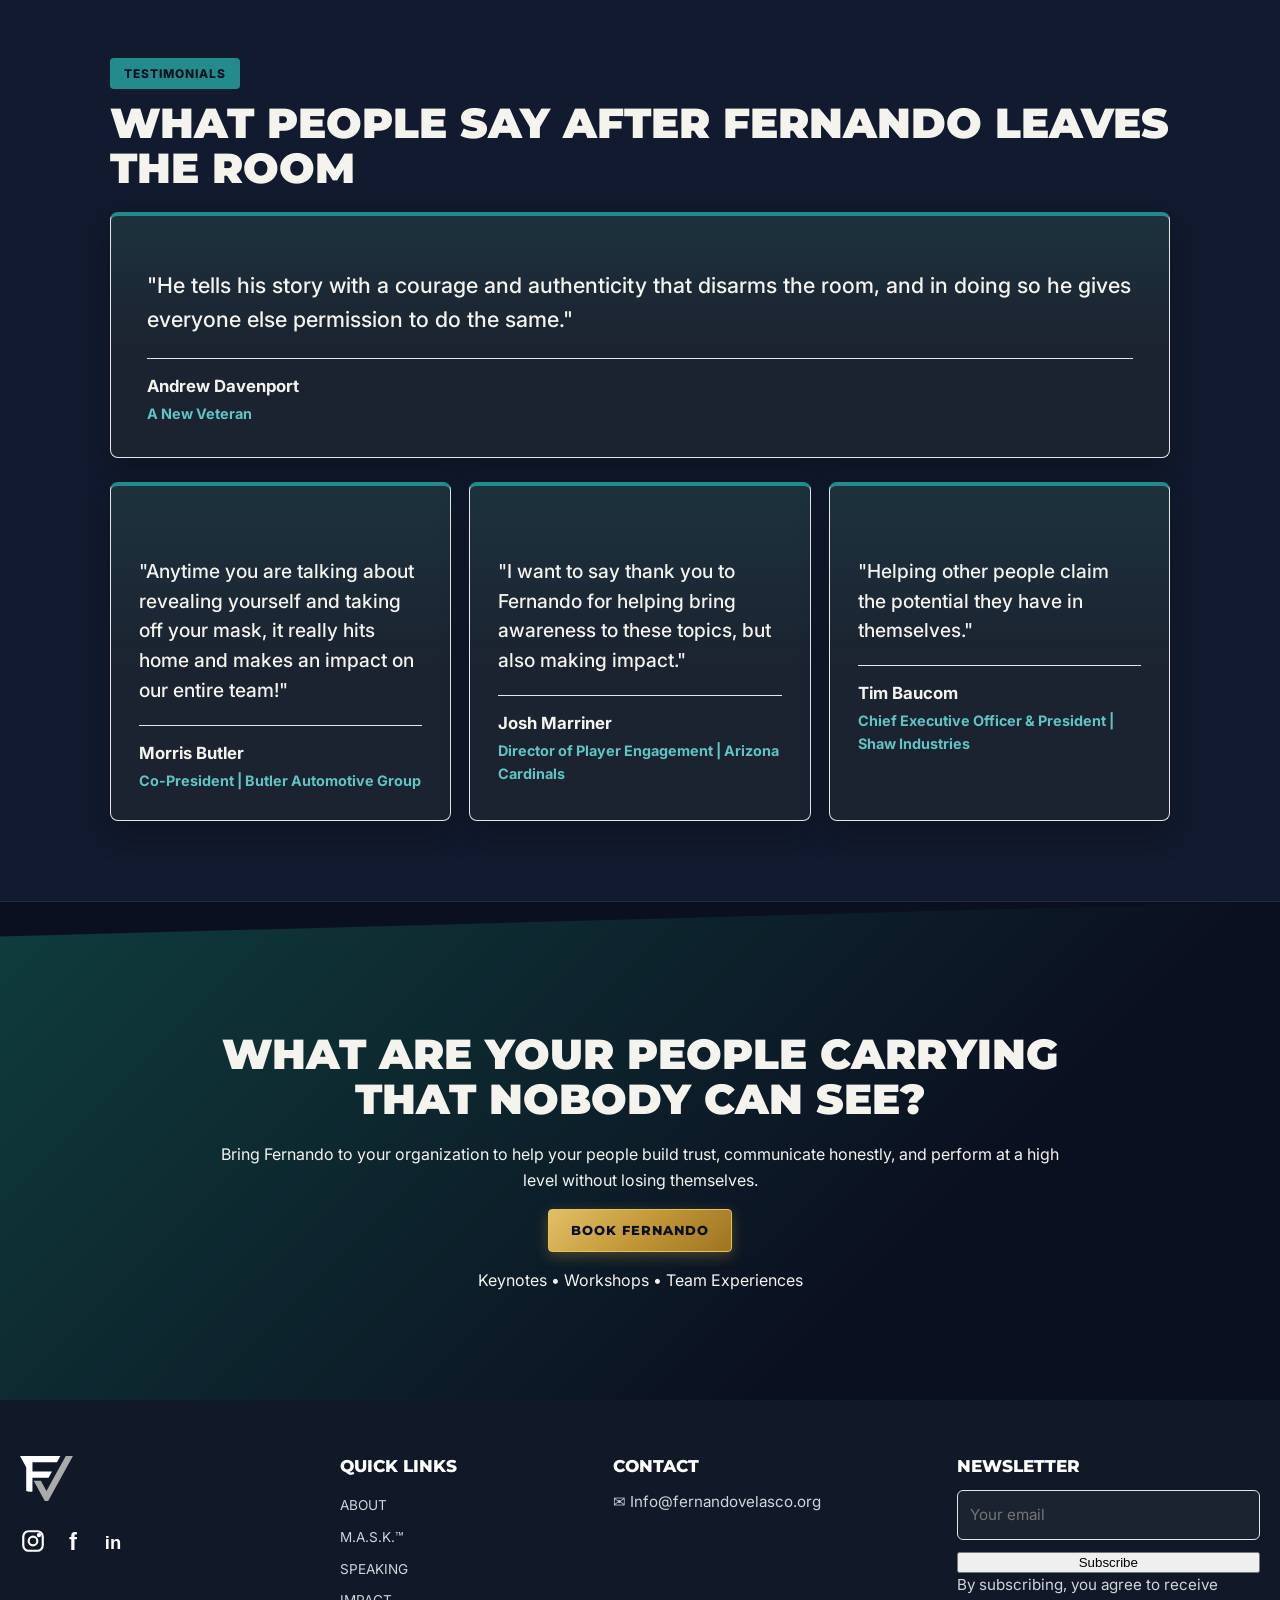
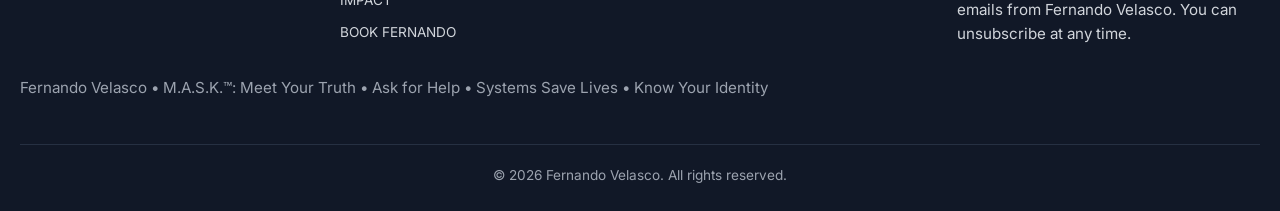
==== commit 0f028ff8: "Changes to meet client needs" ====
--- a/index.html
+++ b/index.html
@@ -119,8 +119,8 @@
 
 <!-- ============ HEADER / NAVIGATION (nav links are filled in by script.js) ============ -->
 <header><div class="wrap">
-<a class="logo" href="home.html">FERNANDO VELASCO</a>
-<nav id="nav"><a href="about.html">About</a><a href="mask.html">M.A.S.K.</a><a href="speaking.html">Speaking</a><a href="impact.html">Impact</a></nav>
+<a class="logo" href="index.html" aria-label="Fernando Velasco home"><img class="logo-h" src="assets/logos/fv-logo-horizontal-white.svg" alt="Fernando Velasco" width="148" height="36"></a>
+<nav id="nav"><a href="about.html">About</a><a href="mask.html">M.A.S.K.™</a><a href="speaking.html">Speaking</a><a href="impact.html">Impact</a></nav>
 <div style="display:flex;gap:10px;align-items:center">
   <button class="btn sm" data-book>Book Fernando</button>
   <button class="menu" id="menu" aria-label="Menu">☰</button>
@@ -262,7 +262,7 @@
 <!-- ============ 4. THE SOLUTION ============ -->
 <section class="b dark"><div class="wrap fade center">
   <span class="badge-tag">THE FRAMEWORK</span>
-  <h2>The M.A.S.K. Framework</h2>
+  <h2>The M.A.S.K.™ Framework</h2>
   <p class="lead">A practical way for people and teams to take the mask off and keep performing at a high level.</p>
   <div class="grid mask-grid">
     <div class="card"><div class="mask"><div class="l">M</div></div><h3>Meet Your Truth</h3><p>Get honest about what is happening beneath the performance.</p></div>
@@ -272,7 +272,7 @@
   </div>
   <p class="deliv">Delivered as a keynote, workshop, or team experience.</p>
   <div class="links">
-    <a class="btn" href="mask.html">Explore M.A.S.K. →</a>
+    <a class="btn" href="mask.html">Explore M.A.S.K.™ →</a>
     <a class="btn o" href="speaking.html">View Speaking Programs →</a>
   </div>
 </div></section>
@@ -283,7 +283,7 @@
   <h2>See Fernando speak</h2>
   <p class="lead">The story matters. What happens in the room matters more.</p>
   <div class="video-grid">
-    <button class="vthumb" data-video="https://player.vimeo.com/video/1233509967?autoplay=1&amp;badge=0&amp;autopause=0&amp;title=0&amp;byline=0&amp;portrait=0" style="background-image:url('assets/images/reel-thumbnail.jpg')" aria-label="Play speaking reel"><span class="play">▶</span></button>
+    <button class="vthumb" data-video="https://www.youtube-nocookie.com/embed/4SYgYGl21MA?rel=0&amp;modestbranding=1" style="background-image:url('assets/images/reel-thumbnail.jpg')" aria-label="Play speaking reel"><span class="play">▶</span></button>
     <button class="vthumb" data-video="https://www.youtube-nocookie.com/embed/-_8W27A81d4?autoplay=1&amp;rel=0" style="background-image:url('https://img.youtube.com/vi/-_8W27A81d4/hqdefault.jpg')" aria-label="Play TEDx talk"><span class="play">▶</span></button>
   </div>
 </div></section>
@@ -326,7 +326,7 @@
   <div class="wrap">
     <div class="foot-grid">
       <div>
-        <a class="logo" href="home.html">FERNANDO VELASCO</a>
+        <a class="logo" href="index.html" aria-label="Fernando Velasco home"><img class="logo-i" src="assets/logos/fv-icon-white.svg" alt="Fernando Velasco" width="53" height="45"></a>
         <div class="social">
           <a href="https://www.instagram.com/kidfromwrens?stkn=MzF6Zmh2bGFzdXU0" target="_blank" rel="noopener noreferrer" aria-label="Instagram"><svg viewBox="0 0 24 24" fill="none" stroke="currentColor" stroke-width="2"><rect x="3" y="3" width="18" height="18" rx="5"/><circle cx="12" cy="12" r="4"/><circle cx="17.5" cy="6.5" r="1" fill="currentColor"/></svg></a>
           <a href="https://www.facebook.com/share/1AR26XKZns/?mibextid=wwXIfr" target="_blank" rel="noopener noreferrer" aria-label="Facebook"><svg viewBox="0 0 24 24"><text x="12" y="20" text-anchor="middle" font-size="22" font-weight="800" fill="currentColor" font-family="Arial,sans-serif">f</text></svg></a>
@@ -336,7 +336,7 @@
       <div>
         <h4>Quick Links</h4>
         <a href="about.html">About</a>
-        <a href="mask.html">M.A.S.K.</a>
+        <a href="mask.html">M.A.S.K.™</a>
         <a href="speaking.html">Speaking</a>
         <a href="impact.html">Impact</a>
         <a href="book.html">Book Fernando</a>
@@ -354,7 +354,7 @@
         <p class="news-note">By subscribing, you agree to receive emails from Fernando Velasco. You can unsubscribe at any time.</p>
       </div>
     </div>
-    <p class="foot-line">Fernando Velasco • M.A.S.K.: Meet Your Truth • Ask for Help • Systems Save Lives • Know Your Identity</p>
+    <p class="foot-line">Fernando Velasco • M.A.S.K.™: Meet Your Truth • Ask for Help • Systems Save Lives • Know Your Identity</p>
     <p class="foot-copy">&copy; 2026 Fernando Velasco. All rights reserved.</p>
   </div>
 </footer>
--- a/styles.css
+++ b/styles.css
@@ -419,17 +419,21 @@
   header .wrap nav{margin-left:auto;margin-right:28px;gap:26px}
 }
 
-
-
-
-
-
-
-
-
-
-
-
-
-
-
+.logo{display:inline-flex;align-items:center;line-height:0}
+.logo img{display:block;width:auto}
+.logo-h{height:36px}
+.logo-i{height:45px}
+@media(max-width:600px){.logo-h{height:28px}}
+
+
+
+
+
+
+
+
+
+
+
+
+
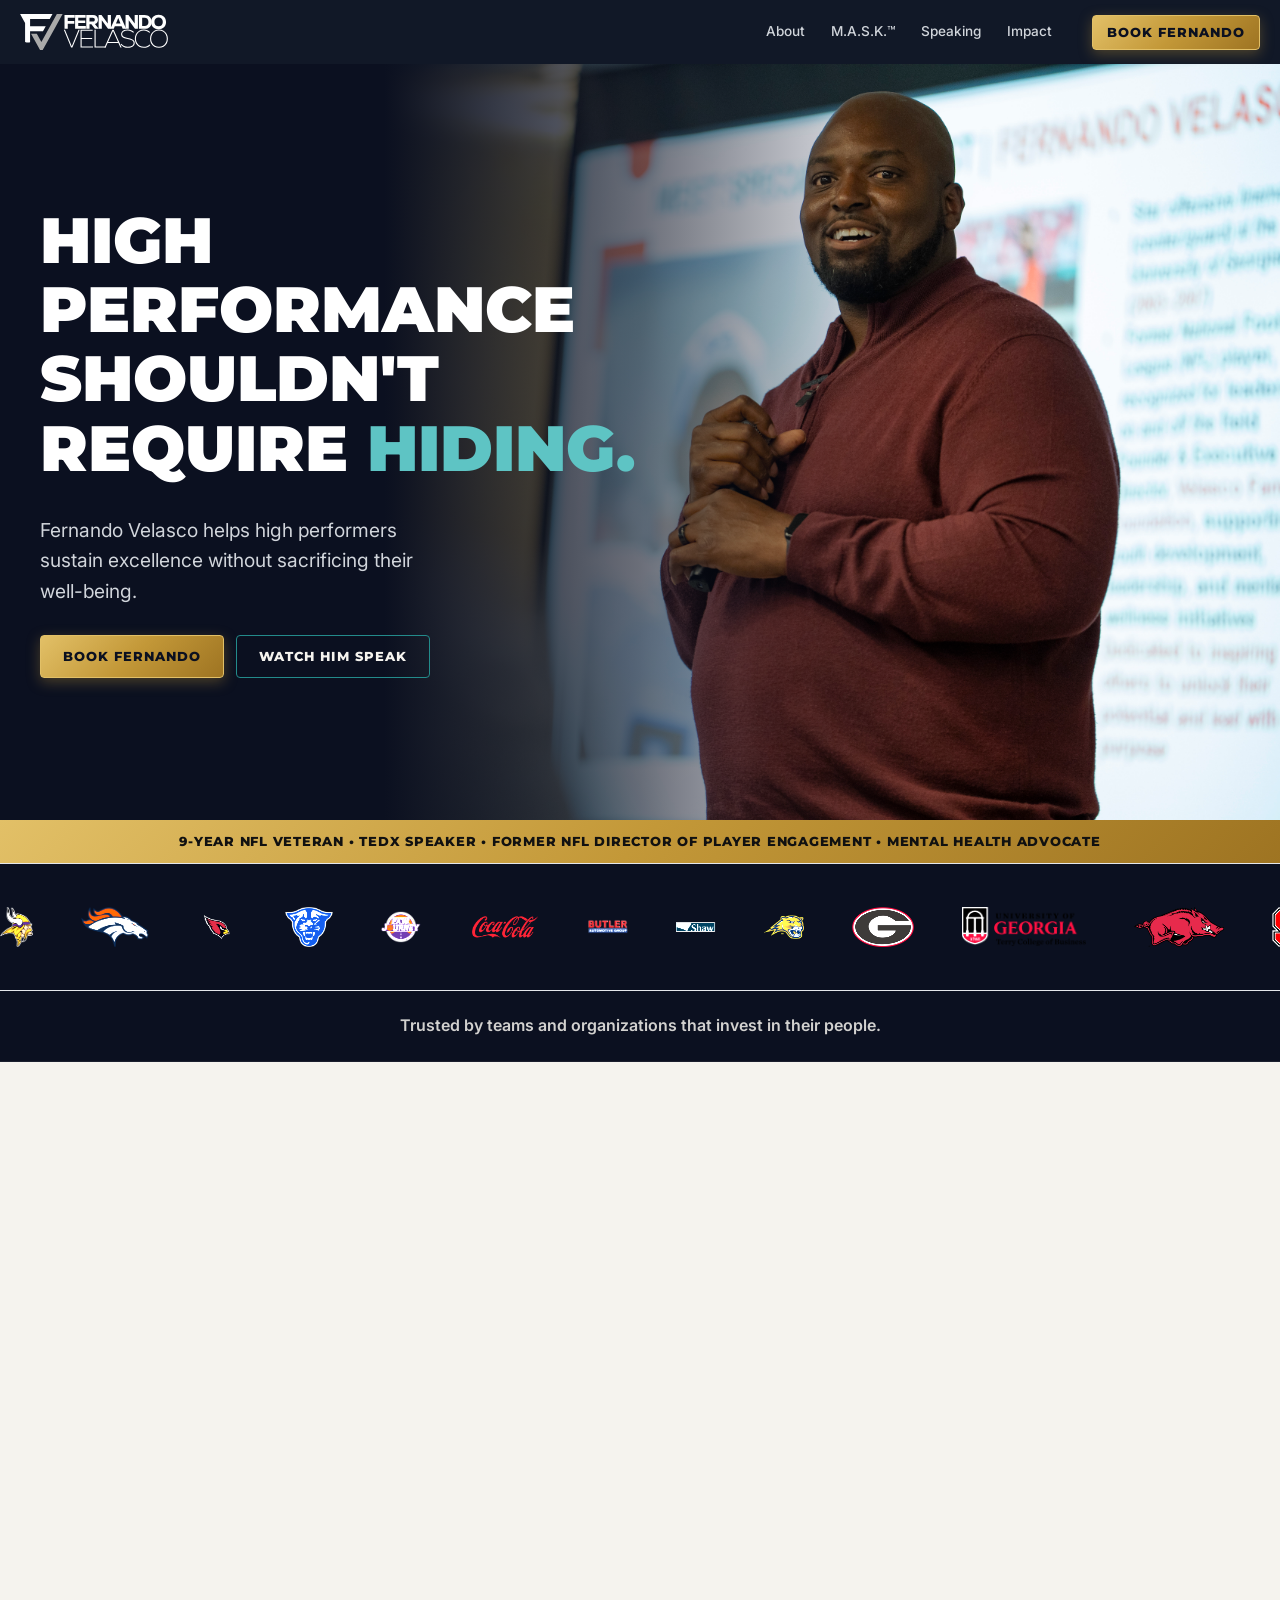
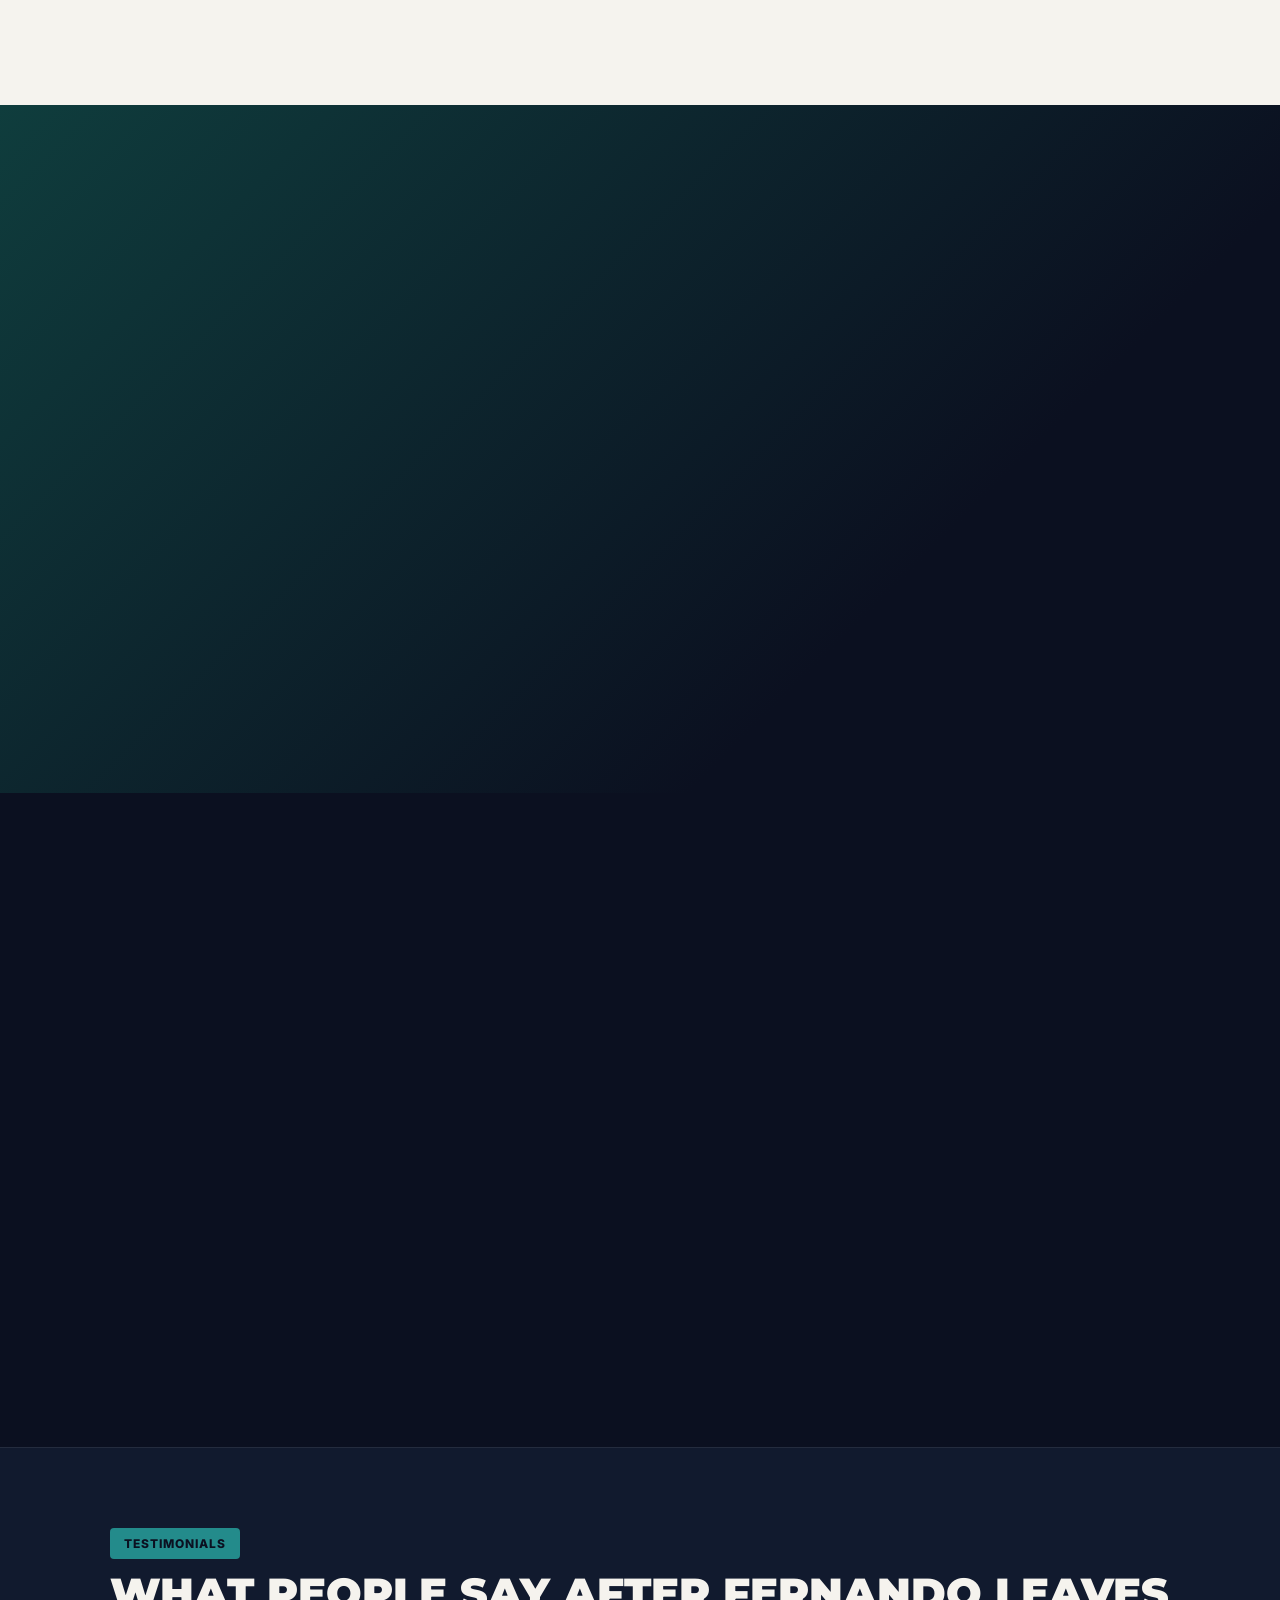
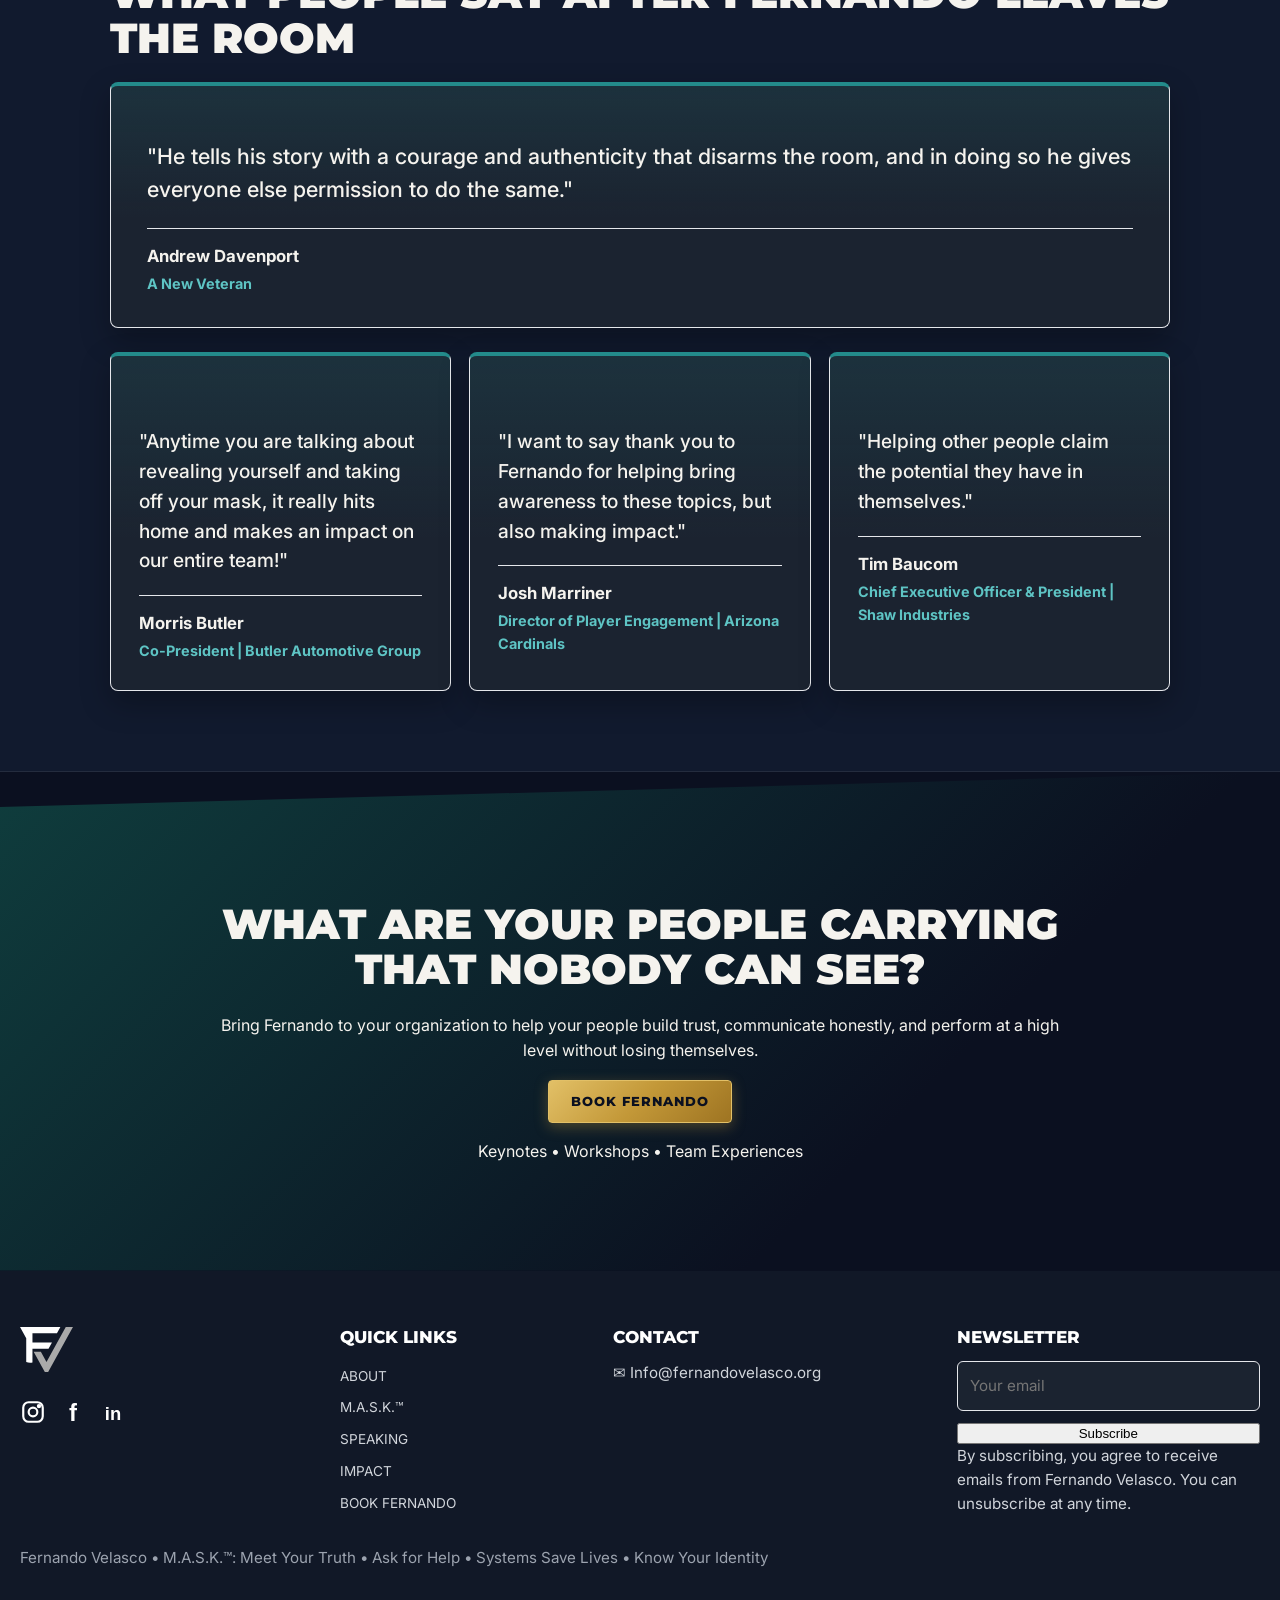
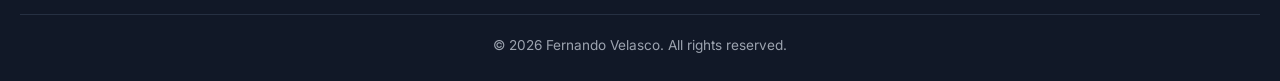
==== commit 311acc2b: "final touches" ====
--- a/index.html
+++ b/index.html
@@ -251,7 +251,6 @@
 
 <!-- ============ 3. THE PROBLEM ============ -->
 <section class="b light"><div class="wrap fade" style="max-width:820px">
-  <span class="badge-tag">THE PROBLEM</span>
   <h2>Why do high performers put on the mask?</h2>
   <p class="three">Pressure. Performance. Expectations.</p>
   <p style="font-size:1.15rem;line-height:1.8">Over time, they teach people to hide what they are carrying, avoid asking for help, and tie who they are to what they produce. It shows up in trust, communication, leadership, and eventually, performance.</p>
@@ -261,7 +260,6 @@
 
 <!-- ============ 4. THE SOLUTION ============ -->
 <section class="b dark"><div class="wrap fade center">
-  <span class="badge-tag">THE FRAMEWORK</span>
   <h2>The M.A.S.K.™ Framework</h2>
   <p class="lead">A practical way for people and teams to take the mask off and keep performing at a high level.</p>
   <div class="grid mask-grid">
@@ -279,7 +277,6 @@
 
 <!-- ============ 5. VIDEO ============ -->
 <section class="b" id="video"><div class="wrap fade">
-  <span class="badge-tag">ON STAGE</span>
   <h2>See Fernando speak</h2>
   <p class="lead">The story matters. What happens in the room matters more.</p>
   <div class="video-grid">
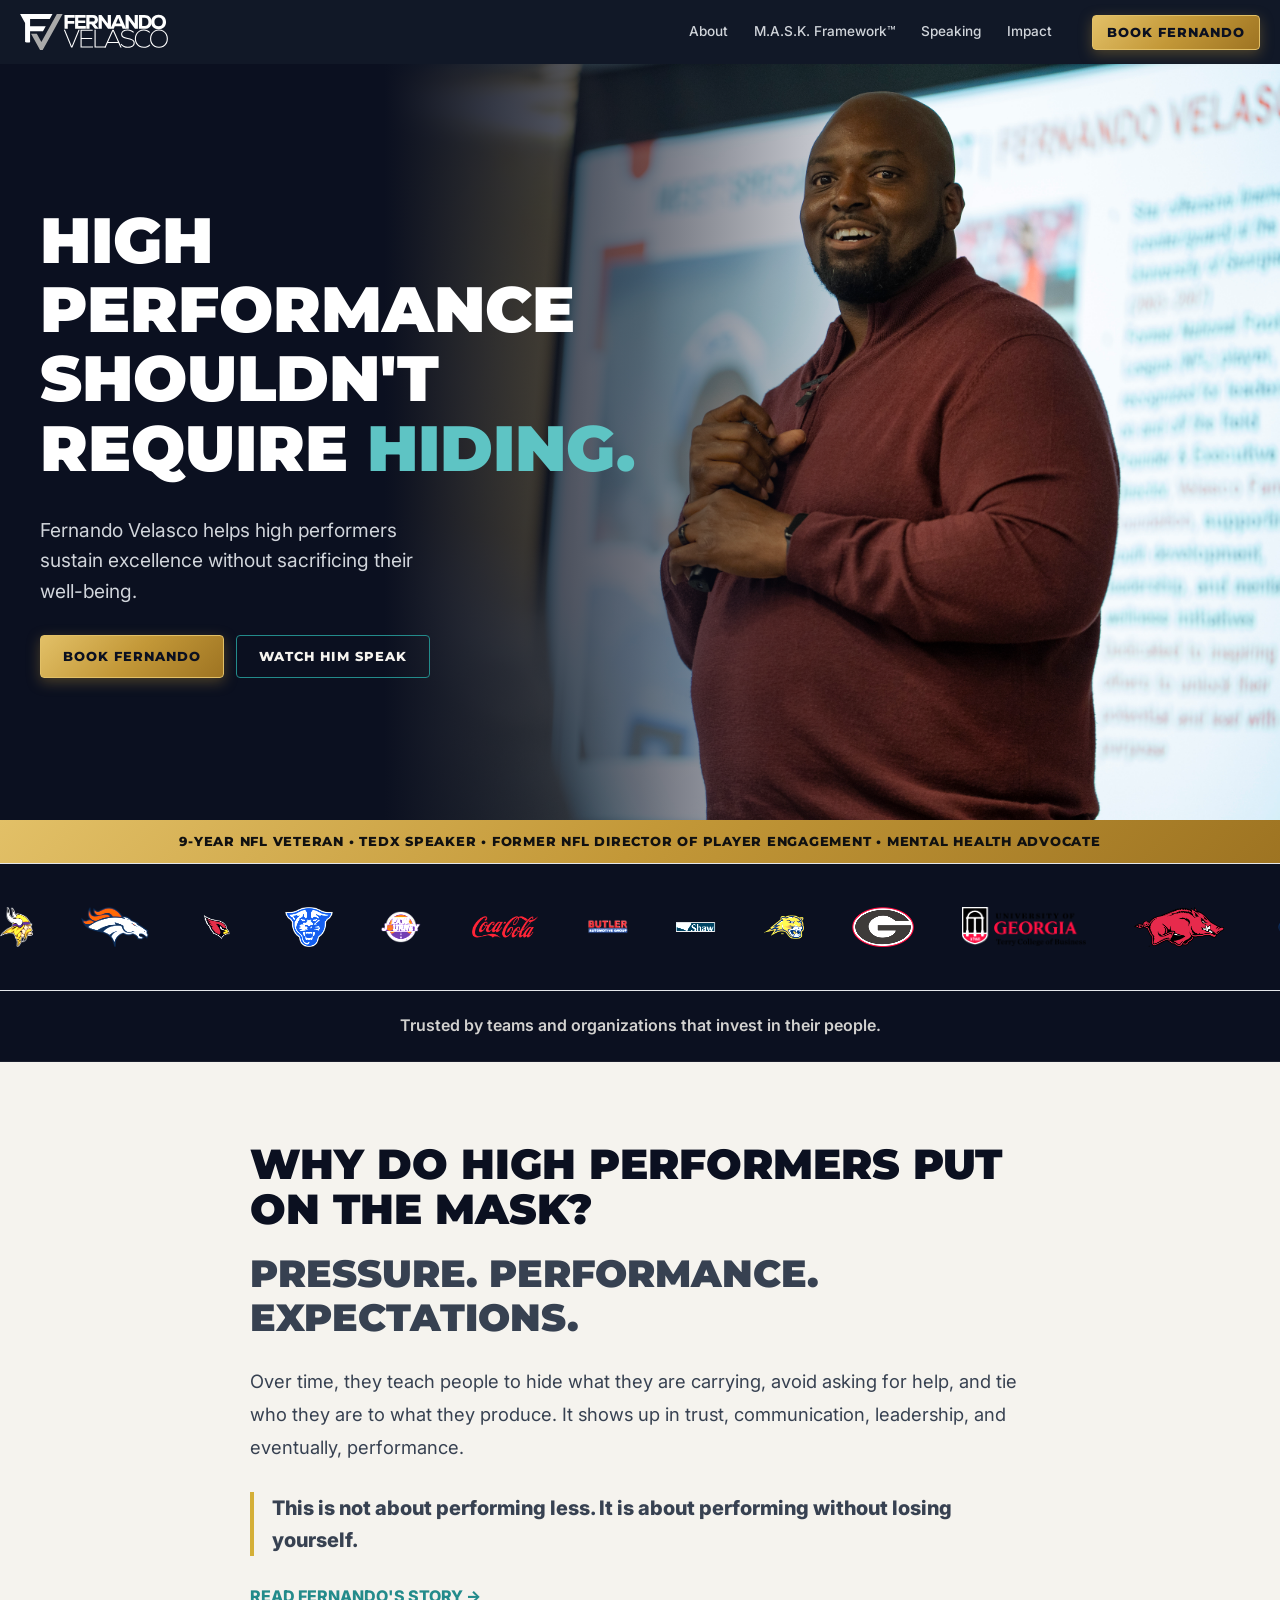
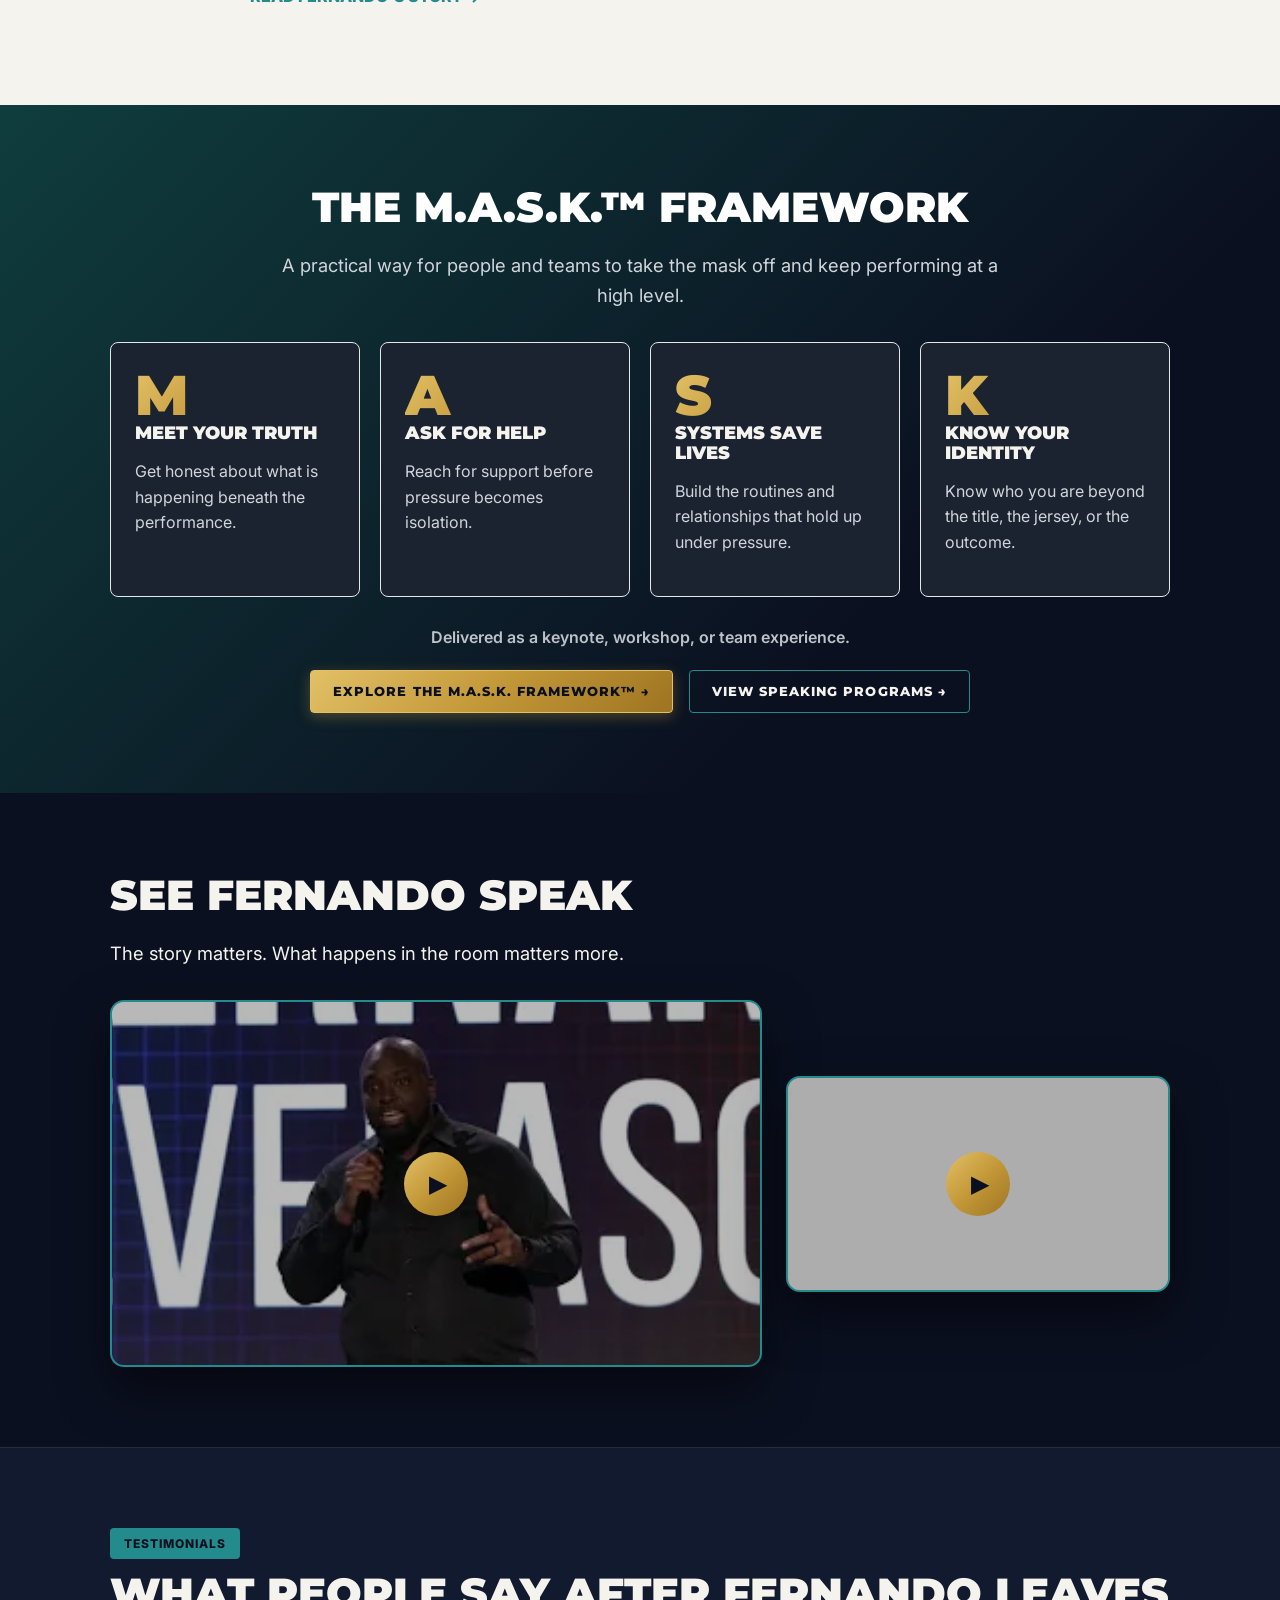
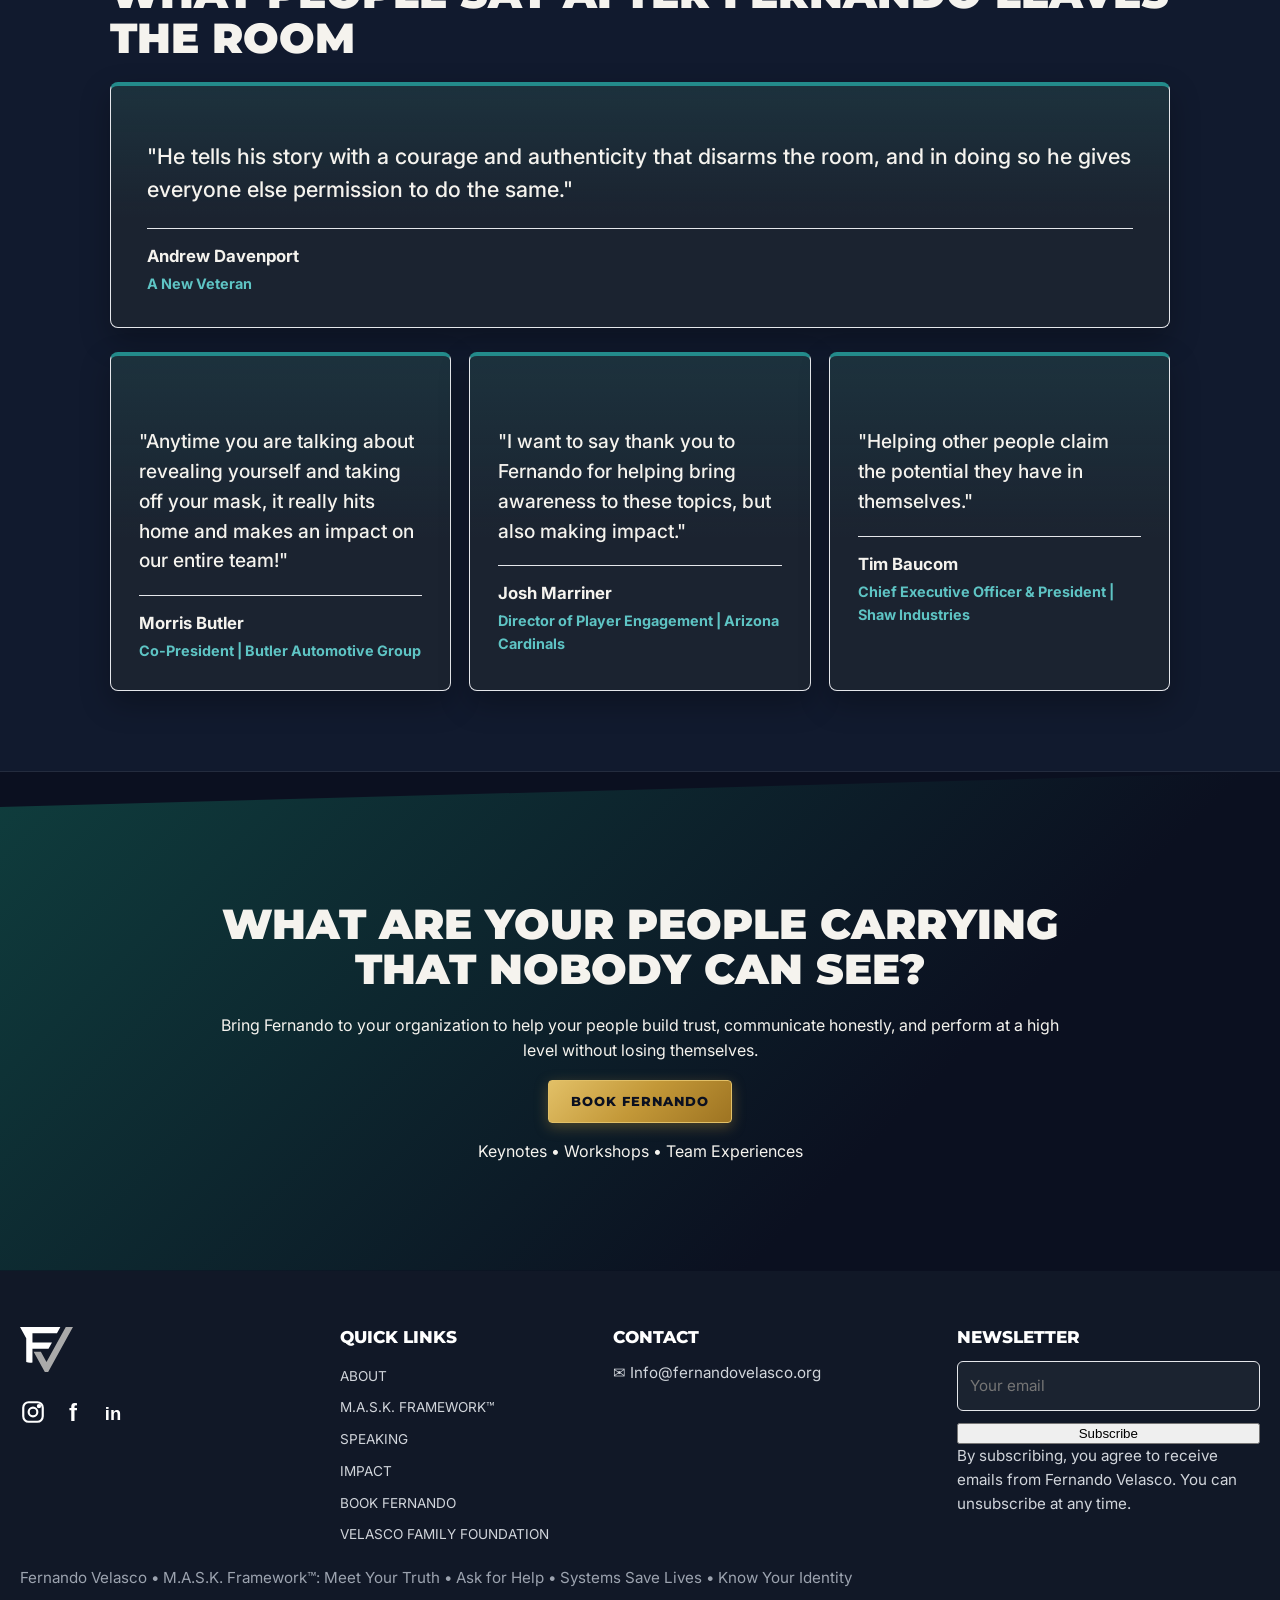
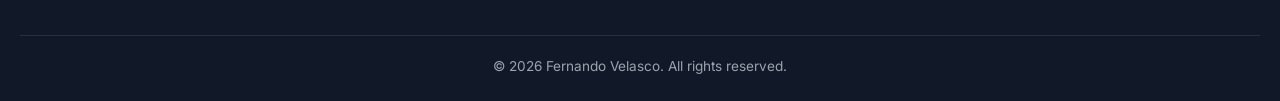
==== commit 09886479: "Finishing client needs" ====
--- a/index.html
+++ b/index.html
@@ -120,7 +120,7 @@
 <!-- ============ HEADER / NAVIGATION (nav links are filled in by script.js) ============ -->
 <header><div class="wrap">
 <a class="logo" href="index.html" aria-label="Fernando Velasco home"><img class="logo-h" src="assets/logos/fv-logo-horizontal-white.svg" alt="Fernando Velasco" width="148" height="36"></a>
-<nav id="nav"><a href="about.html">About</a><a href="mask.html">M.A.S.K.™</a><a href="speaking.html">Speaking</a><a href="impact.html">Impact</a></nav>
+<nav id="nav"><a href="about.html">About</a><a href="mask.html">M.A.S.K. Framework™</a><a href="speaking.html">Speaking</a><a href="impact.html">Impact</a></nav>
 <div style="display:flex;gap:10px;align-items:center">
   <button class="btn sm" data-book>Book Fernando</button>
   <button class="menu" id="menu" aria-label="Menu">☰</button>
@@ -161,7 +161,6 @@
   <img src="assets/logos/Georgia_Athletics_logo.png" alt="University of Georgia logo">
   <img src="assets/logos/terry_logo.png" alt="University of Georgia Terry College of Business logo">
   <img src="assets/logos/University_of_Arkansas.png" alt="University of Arkansas logo">
-  <img src="assets/logos/North_Carolina_State_University_logo.png" alt="NC State University logo">
   <img src="assets/logos/Penn_State_University.png" alt="Penn State University logo">
   <!-- Leadership organizations -->
   <img src="assets/logos/bgcma_logo.png" alt="Boys & Girls Clubs of Metro Atlanta logo">
@@ -186,7 +185,6 @@
   <img src="assets/logos/Georgia_Athletics_logo.png" alt="University of Georgia logo">
   <img src="assets/logos/terry_logo.png" alt="University of Georgia Terry College of Business logo">
   <img src="assets/logos/University_of_Arkansas.png" alt="University of Arkansas logo">
-  <img src="assets/logos/North_Carolina_State_University_logo.png" alt="NC State University logo">
   <img src="assets/logos/Penn_State_University.png" alt="Penn State University logo">
   <!-- Leadership organizations -->
   <img src="assets/logos/bgcma_logo.png" alt="Boys & Girls Clubs of Metro Atlanta logo">
@@ -212,7 +210,6 @@
   <img src="assets/logos/Georgia_Athletics_logo.png" alt="University of Georgia logo">
   <img src="assets/logos/terry_logo.png" alt="University of Georgia Terry College of Business logo">
   <img src="assets/logos/University_of_Arkansas.png" alt="University of Arkansas logo">
-  <img src="assets/logos/North_Carolina_State_University_logo.png" alt="NC State University logo">
   <img src="assets/logos/Penn_State_University.png" alt="Penn State University logo">
   <!-- Leadership organizations -->
   <img src="assets/logos/bgcma_logo.png" alt="Boys & Girls Clubs of Metro Atlanta logo">
@@ -237,7 +234,6 @@
   <img src="assets/logos/Georgia_Athletics_logo.png" alt="University of Georgia logo">
   <img src="assets/logos/terry_logo.png" alt="University of Georgia Terry College of Business logo">
   <img src="assets/logos/University_of_Arkansas.png" alt="University of Arkansas logo">
-  <img src="assets/logos/North_Carolina_State_University_logo.png" alt="NC State University logo">
   <img src="assets/logos/Penn_State_University.png" alt="Penn State University logo">
   <!-- Leadership organizations -->
   <img src="assets/logos/bgcma_logo.png" alt="Boys & Girls Clubs of Metro Atlanta logo">
@@ -270,7 +266,7 @@
   </div>
   <p class="deliv">Delivered as a keynote, workshop, or team experience.</p>
   <div class="links">
-    <a class="btn" href="mask.html">Explore M.A.S.K.™ →</a>
+    <a class="btn" href="mask.html">Explore the M.A.S.K. Framework™ →</a>
     <a class="btn o" href="speaking.html">View Speaking Programs →</a>
   </div>
 </div></section>
@@ -333,10 +329,11 @@
       <div>
         <h4>Quick Links</h4>
         <a href="about.html">About</a>
-        <a href="mask.html">M.A.S.K.™</a>
+        <a href="mask.html">M.A.S.K. Framework™</a>
         <a href="speaking.html">Speaking</a>
         <a href="impact.html">Impact</a>
         <a href="book.html">Book Fernando</a>
+        <a href="https://www.velascofamilyfoundation.org" target="_blank" rel="noopener">Velasco Family Foundation</a>
       </div>
       <div>
         <h4>Contact</h4>
@@ -351,7 +348,7 @@
         <p class="news-note">By subscribing, you agree to receive emails from Fernando Velasco. You can unsubscribe at any time.</p>
       </div>
     </div>
-    <p class="foot-line">Fernando Velasco • M.A.S.K.™: Meet Your Truth • Ask for Help • Systems Save Lives • Know Your Identity</p>
+    <p class="foot-line">Fernando Velasco • M.A.S.K. Framework™: Meet Your Truth • Ask for Help • Systems Save Lives • Know Your Identity</p>
     <p class="foot-copy">&copy; 2026 Fernando Velasco. All rights reserved.</p>
   </div>
 </footer>
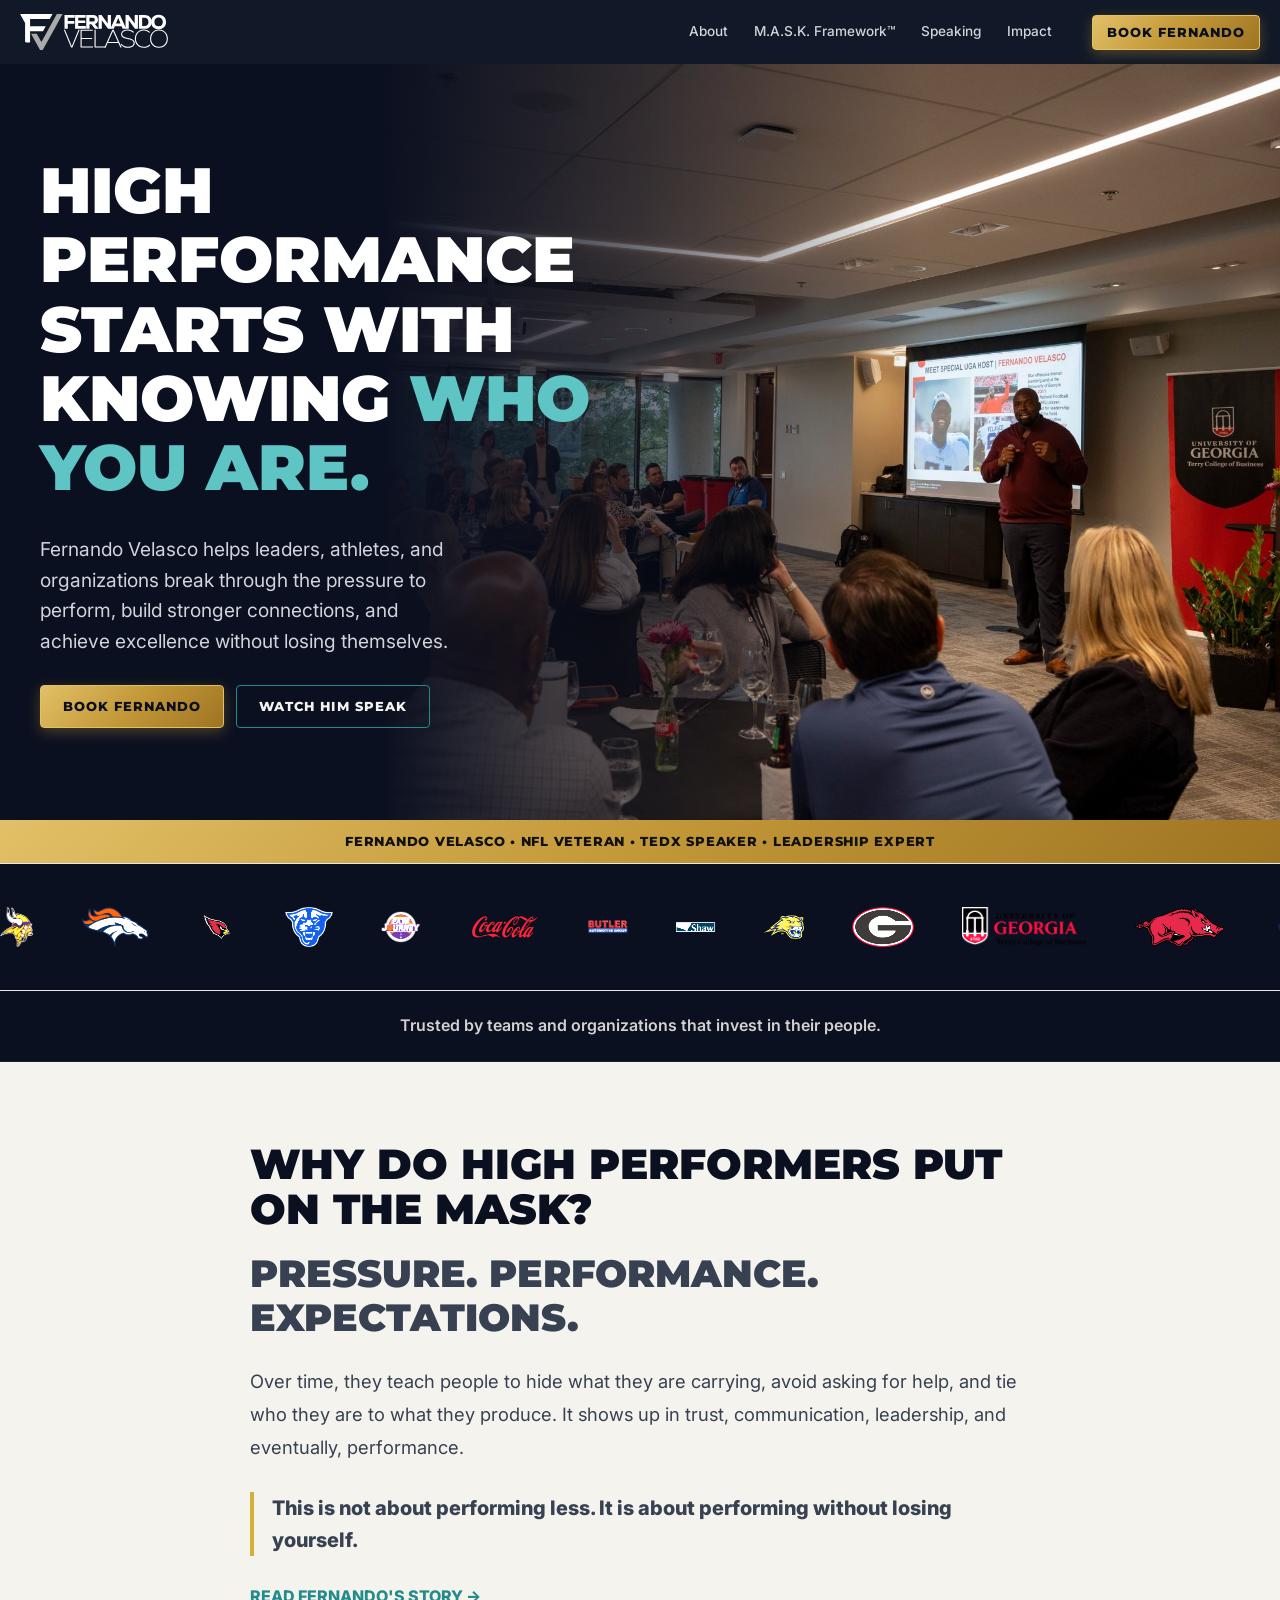
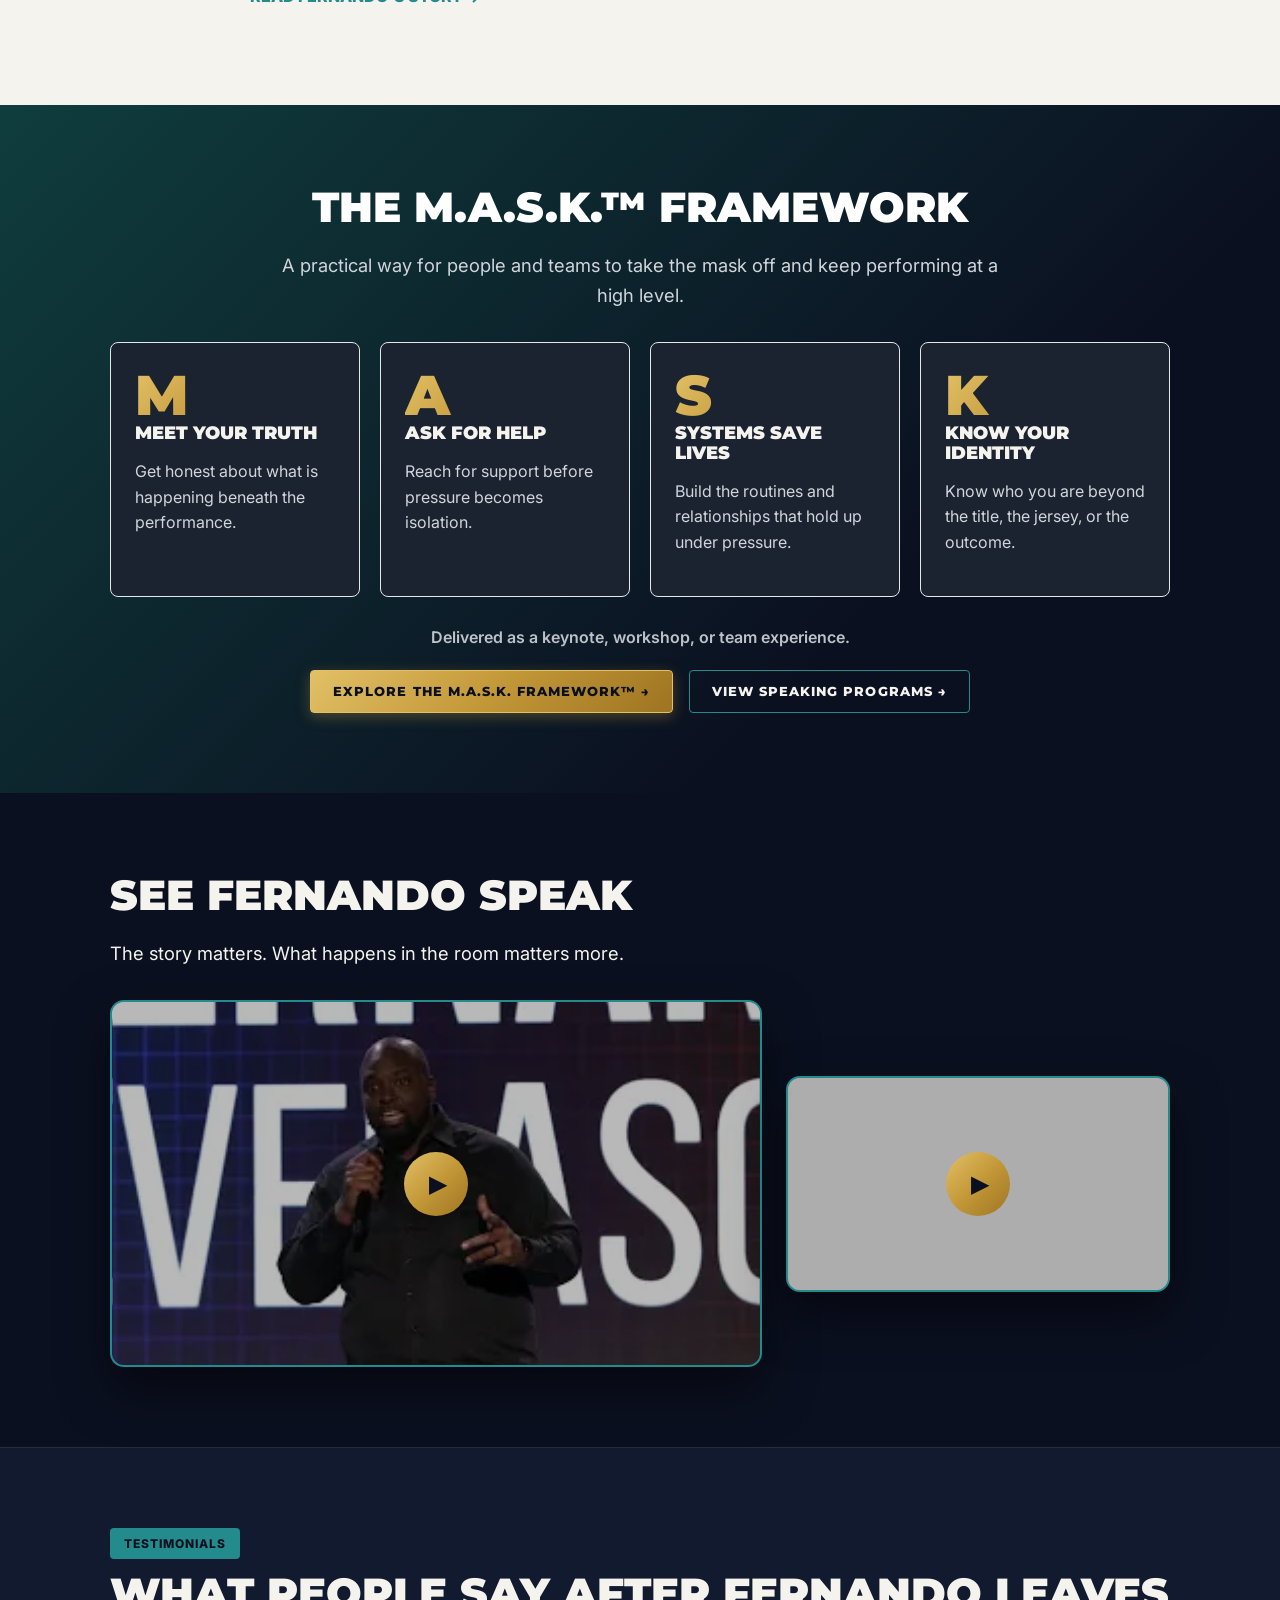
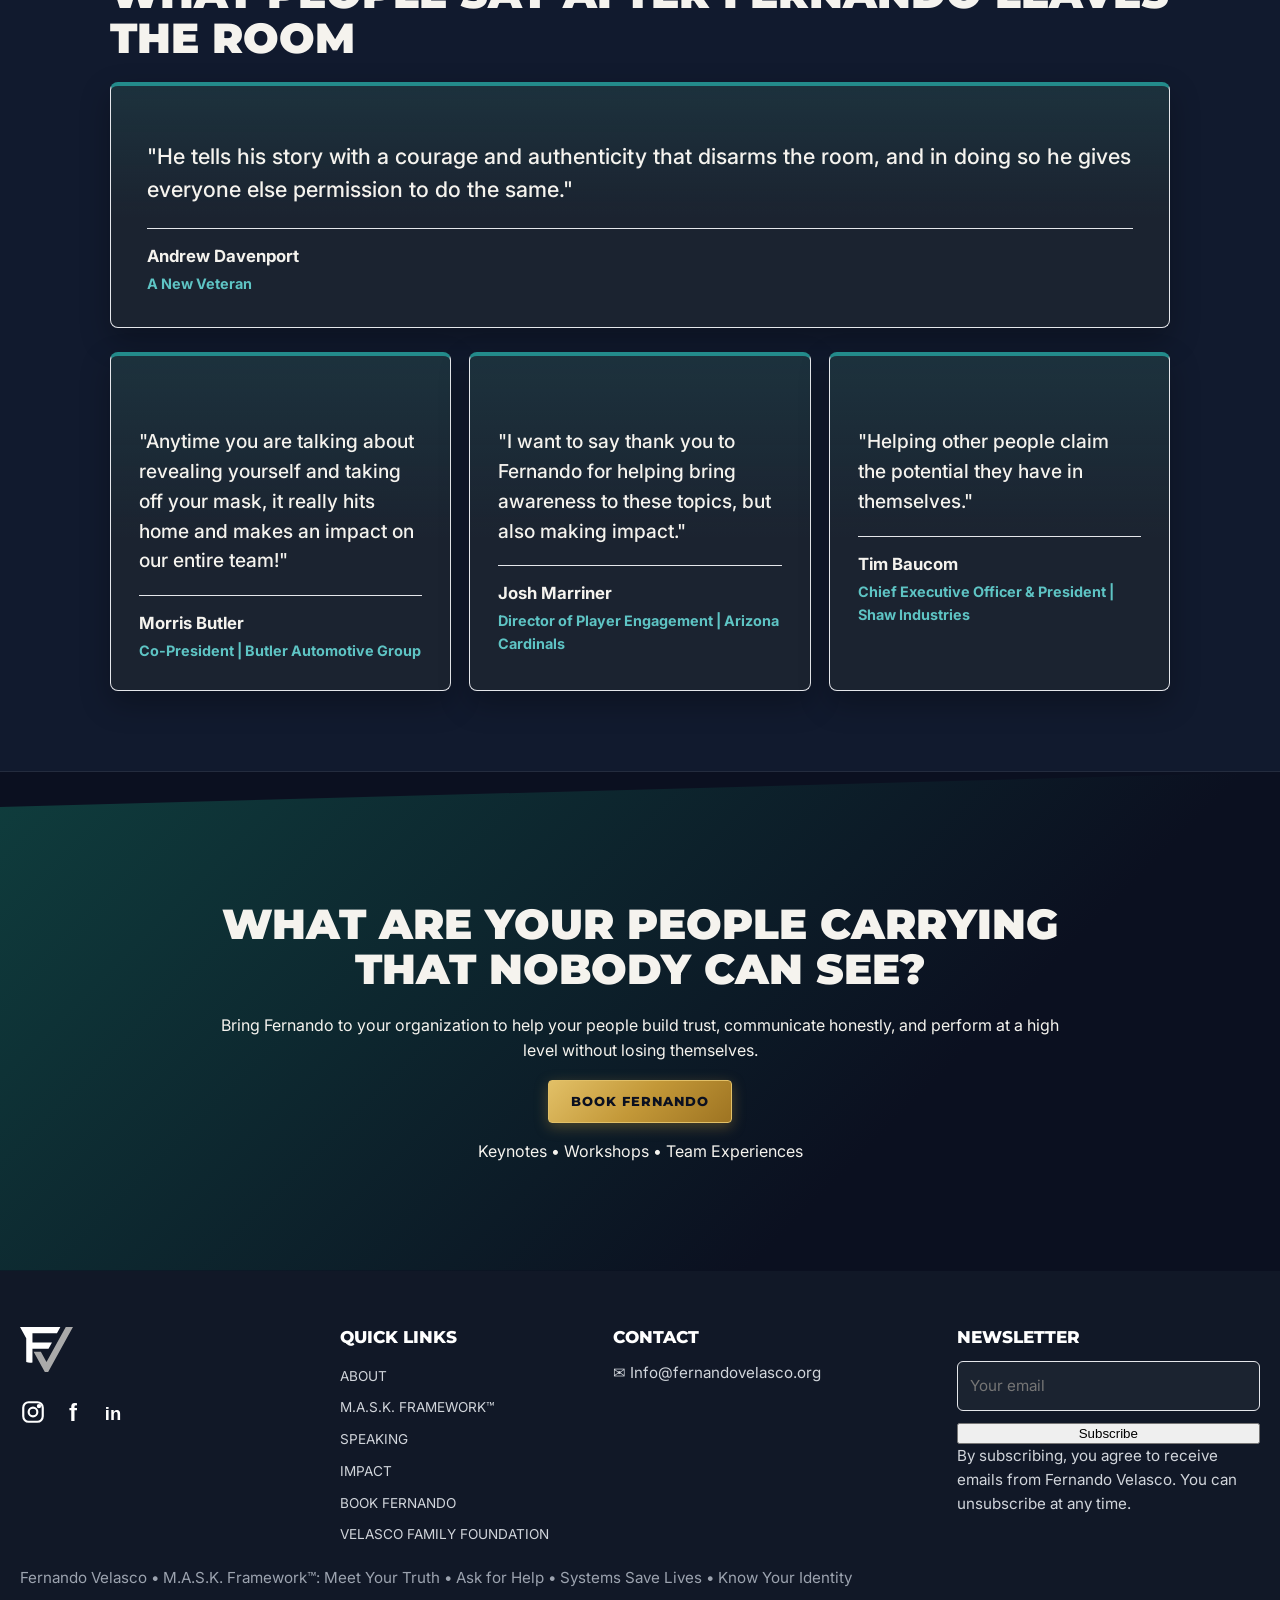
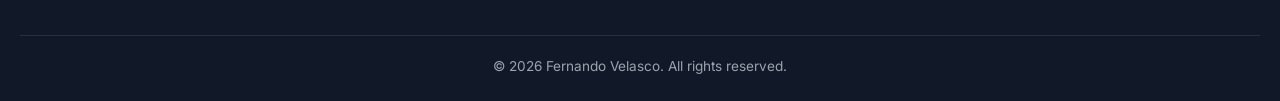
==== commit c698653c: "client changes" ====
--- a/index.html
+++ b/index.html
@@ -31,7 +31,7 @@
 
   /* 1. HERO: full-bleed stage photo */
   .hero{min-height:84vh;display:flex;align-items:center;text-align:left;padding:90px 0;
-    background:linear-gradient(90deg,#0B1020 0%,#0B1020 30%,rgba(11,16,32,.6) 50%,rgba(11,16,32,0) 72%),url('assets/images/fv-speaking-slide.jpg') right top/auto 100% no-repeat,#0B1020}
+    background:linear-gradient(90deg,#0B1020 0%,#0B1020 30%,rgba(11,16,32,.6) 50%,rgba(11,16,32,0) 72%),url('assets/images/uga-audience.jpg') right top/auto 100% no-repeat,#0B1020}
   .hero .wrap{width:100%;max-width:1240px}
   .hero h1{max-width:16ch;margin-inline:0;font-size:clamp(2.4rem,5vw,4.2rem)}
   .hero .wrap>p{margin-left:0;margin-right:0;max-width:34ch;font-size:1.2rem}
@@ -108,7 +108,7 @@
 
 
   @media(max-width:820px){
-    .hero{text-align:center;background:linear-gradient(rgba(11,16,32,.82),rgba(11,16,32,.82)),url('assets/images/fv-speaking-slide.jpg') 80% 10%/cover no-repeat}
+    .hero{text-align:center;background:linear-gradient(rgba(11,16,32,.82),rgba(11,16,32,.82)),url('assets/images/uga-audience.jpg') 80% 10%/cover no-repeat}
     .hero h1{margin-inline:auto}.hero .wrap>p{margin-left:auto;margin-right:auto}.hero .cta{justify-content:center}
     .video-grid{grid-template-columns:1fr}
   }
@@ -131,8 +131,8 @@
 
 <!-- ============ 1. HERO ============ -->
 <section class="hero"><div class="wrap">
-  <h1>High performance shouldn't require <span class="pop">hiding.</span></h1>
-  <p>Fernando Velasco helps high performers sustain excellence without sacrificing their well-being.</p>
+  <h1>High Performance Starts With Knowing <span class="pop">Who You Are.</span></h1>
+  <p>Fernando Velasco helps leaders, athletes, and organizations break through the pressure to perform, build stronger connections, and achieve excellence without losing themselves.</p>
   <div class="cta">
     <button class="btn" data-book>Book Fernando</button>
     <a class="btn o" href="#video">Watch Him Speak</a>
@@ -140,7 +140,7 @@
 </div></section>
 
 <!-- ============ 2. CREDIBILITY ============ -->
-<div class="strip">9-Year NFL Veteran • TEDx Speaker • Former NFL Director of Player Engagement • Mental Health Advocate</div>
+<div class="strip">Fernando Velasco • NFL Veteran • TEDx Speaker • Leadership Expert</div>
 
 <!-- Scrolling logo ticker. The set of items is repeated so the CSS animation can loop seamlessly. -->
 <div class="ticker"><div>
@@ -163,7 +163,6 @@
   <img src="assets/logos/University_of_Arkansas.png" alt="University of Arkansas logo">
   <img src="assets/logos/Penn_State_University.png" alt="Penn State University logo">
   <!-- Leadership organizations -->
-  <img src="assets/logos/bgcma_logo.png" alt="Boys & Girls Clubs of Metro Atlanta logo">
   <img src="assets/logos/BGCFC_logo.png" alt="Boys & Girls Club of Jefferson County logo">
   <img src="assets/logos/SMHF_logo.png" alt="Steve & Marjorie Harvey Foundation logo">
   <img src="assets/logos/Encouragement_Coaches_Clinic_logo.webp" alt="Encouragement Coaches Clinic logo">
@@ -187,7 +186,6 @@
   <img src="assets/logos/University_of_Arkansas.png" alt="University of Arkansas logo">
   <img src="assets/logos/Penn_State_University.png" alt="Penn State University logo">
   <!-- Leadership organizations -->
-  <img src="assets/logos/bgcma_logo.png" alt="Boys & Girls Clubs of Metro Atlanta logo">
   <img src="assets/logos/BGCFC_logo.png" alt="Boys & Girls Club of Jefferson County logo">
   <img src="assets/logos/SMHF_logo.png" alt="Steve & Marjorie Harvey Foundation logo">
   <img src="assets/logos/Encouragement_Coaches_Clinic_logo.webp" alt="Encouragement Coaches Clinic logo">
@@ -212,7 +210,6 @@
   <img src="assets/logos/University_of_Arkansas.png" alt="University of Arkansas logo">
   <img src="assets/logos/Penn_State_University.png" alt="Penn State University logo">
   <!-- Leadership organizations -->
-  <img src="assets/logos/bgcma_logo.png" alt="Boys & Girls Clubs of Metro Atlanta logo">
   <img src="assets/logos/BGCFC_logo.png" alt="Boys & Girls Club of Jefferson County logo">
   <img src="assets/logos/SMHF_logo.png" alt="Steve & Marjorie Harvey Foundation logo">
   <img src="assets/logos/Encouragement_Coaches_Clinic_logo.webp" alt="Encouragement Coaches Clinic logo">
@@ -236,7 +233,6 @@
   <img src="assets/logos/University_of_Arkansas.png" alt="University of Arkansas logo">
   <img src="assets/logos/Penn_State_University.png" alt="Penn State University logo">
   <!-- Leadership organizations -->
-  <img src="assets/logos/bgcma_logo.png" alt="Boys & Girls Clubs of Metro Atlanta logo">
   <img src="assets/logos/BGCFC_logo.png" alt="Boys & Girls Club of Jefferson County logo">
   <img src="assets/logos/SMHF_logo.png" alt="Steve & Marjorie Harvey Foundation logo">
   <img src="assets/logos/Encouragement_Coaches_Clinic_logo.webp" alt="Encouragement Coaches Clinic logo">
